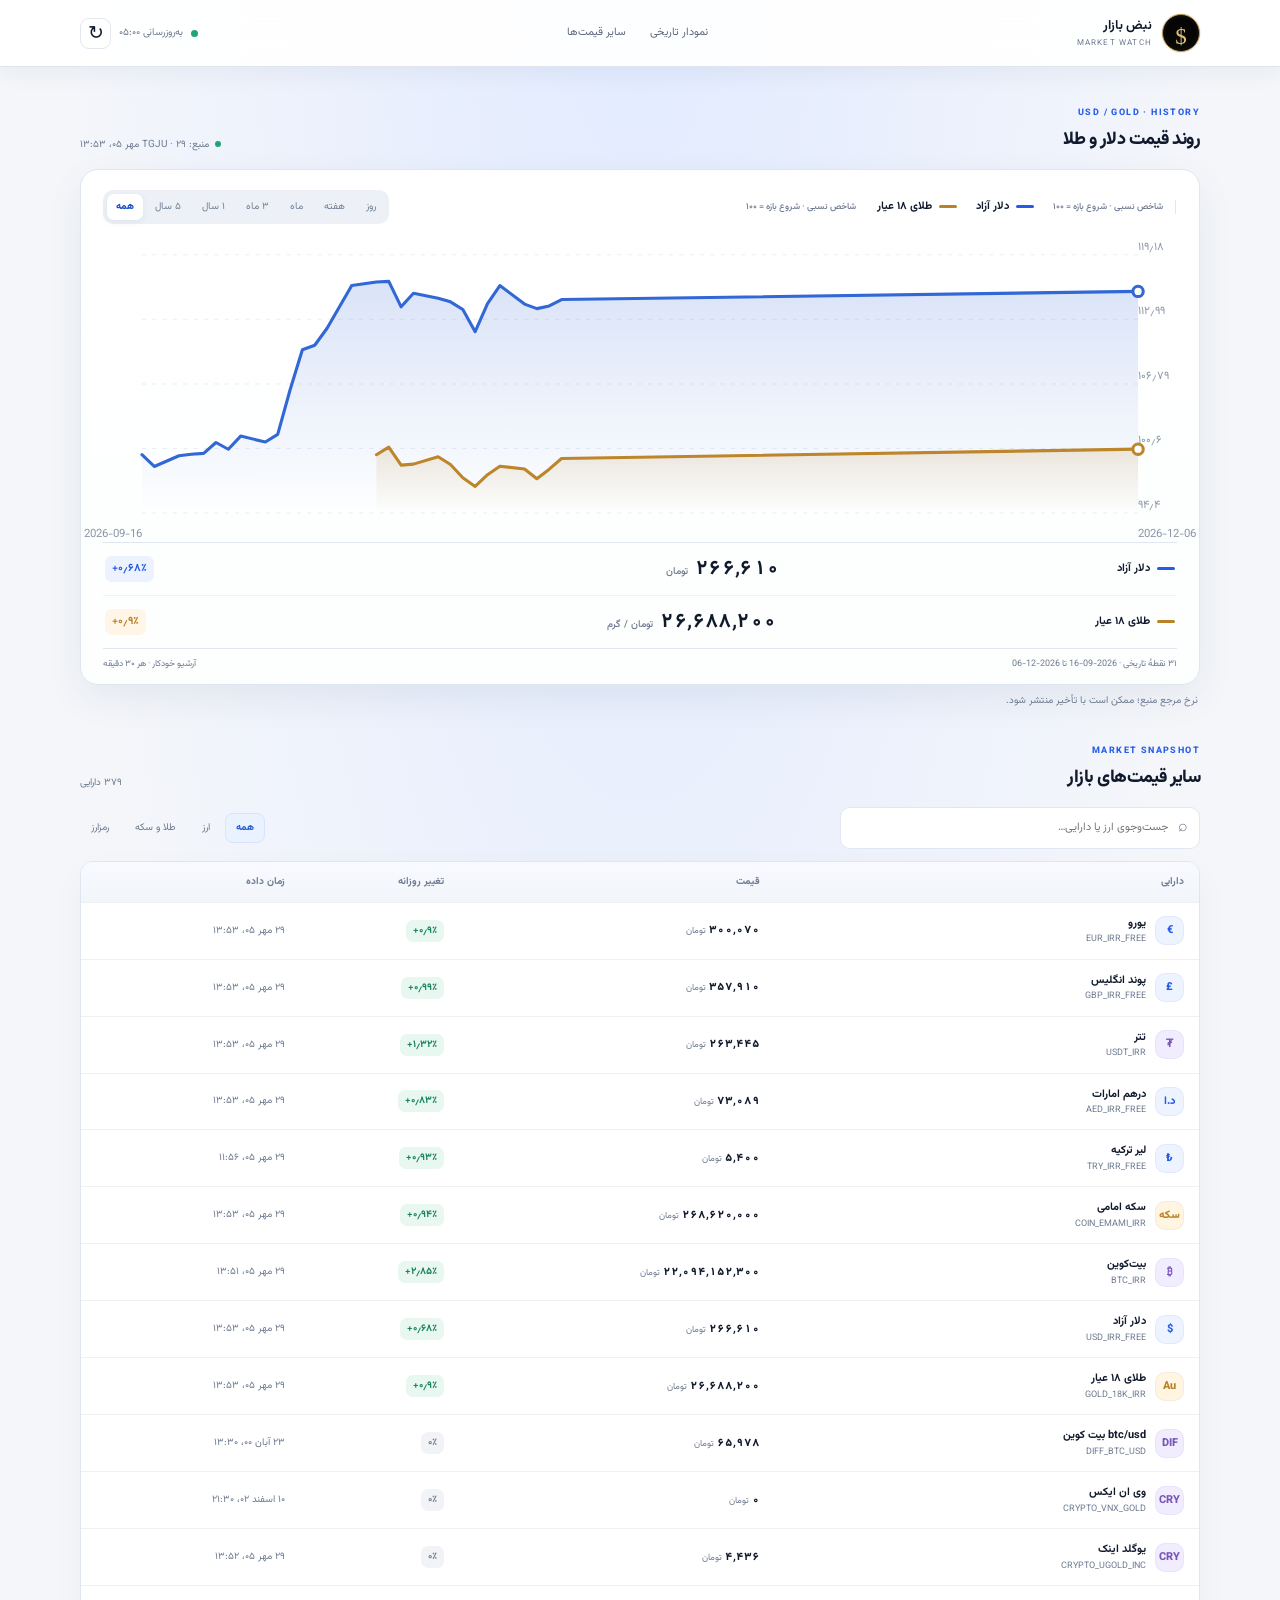
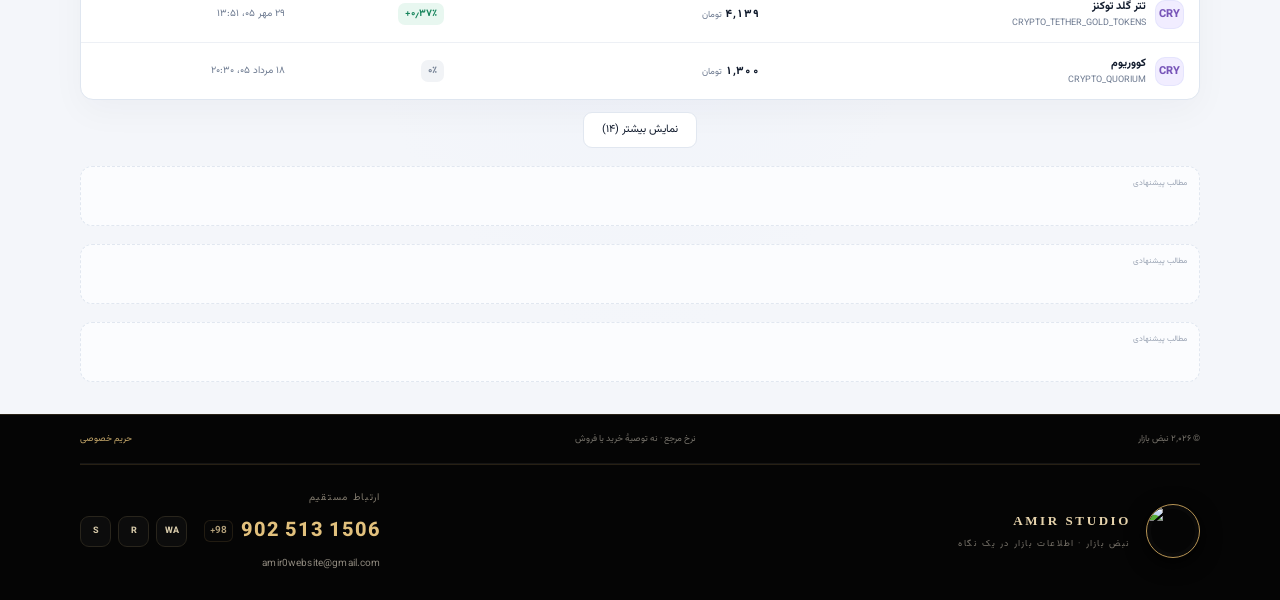
==== index.html @ 183e4ca5 "Add Yektanet native text-card placement 123680" ====
<!doctype html>
<html lang="fa" dir="rtl">
<head>
<meta charset="utf-8"><meta name="viewport" content="width=device-width,initial-scale=1">
<meta name="theme-color" content="#0b1220"><meta name="description" content="نبض بازار؛ قیمت روز دلار آزاد و طلای ۱۸ عیار با نمودار تاریخی و آرشیو خودکار قیمت‌ها.">
<link rel="canonical" href="https://amir-studio.github.io/Gold/"><title>نبض بازار | دلار و طلا</title>
<link rel="preconnect" href="https://fonts.googleapis.com"><link rel="preconnect" href="https://fonts.gstatic.com" crossorigin><link href="https://fonts.googleapis.com/css2?family=Vazirmatn:wght@400;500;600;700;800&display=swap" rel="stylesheet"><link rel="stylesheet" href="style.css">
<script>!function(e,t,n){e.yektanetAnalyticsObject=n,e[n]=e[n]||function(){e[n].q.push(arguments)},e[n].q=e[n].q||[];var a=t.getElementsByTagName("head")[0],r=new Date,c="https://cdn.yektanet.com/superscript-v2/KgM2YeyD/native-48873/yn_pub.js?v="+r.getFullYear().toString()+"0"+r.getMonth()+"0"+r.getDate()+"0"+r.getHours(),s=t.createElement("link");s.rel="preload",s.as="script",s.href=c,a.appendChild(s);var l=t.createElement("script");l.async=!0,l.src=c,a.appendChild(l)}(window,document,"yektanet");</script>
</head>
<body>
<header class="topbar"><div class="wrap topbar-inner"><a class="brand" href="./" aria-label="نبض بازار"><span class="brand-icon">ن</span><span><b>نبض بازار</b><small>MARKET WATCH</small></span></a><nav aria-label="ناوبری"><a href="#charts">نمودار تاریخی</a><a href="#markets">سایر قیمت‌ها</a></nav><div class="live-status"><i></i><span id="updatedAt">در حال اتصال</span><button id="refreshBtn" aria-label="به‌روزرسانی قیمت‌ها" title="به‌روزرسانی">↻</button></div></div></header>
<main class="wrap">
<div class="yn-bnr" id="ynpos-21168"></div>
<section class="chart-section" id="charts"><div class="section-top"><div><span class="eyebrow">USD / GOLD · HISTORY</span><h2>روند قیمت دلار و طلا</h2></div><span class="source-status" id="sourceLabel">منبع: در انتظار داده</span></div>
<div class="chart-panel"><div class="chart-toolbar"><div class="legend"><span class="scale-note">شاخص نسبی · شروع بازه = ۱۰۰</span><span><i class="legend-dollar"></i>دلار آزاد</span><span><i class="legend-gold"></i>طلای ۱۸ عیار</span><small class="scale-label">شاخص نسبی · شروع بازه = ۱۰۰</small></div><div class="ranges" role="group" aria-label="بازه زمانی"><button data-range="1D">روز</button><button data-range="1W">هفته</button><button data-range="1M">ماه</button><button data-range="3M">۳ ماه</button><button data-range="1Y">۱ سال</button><button data-range="5Y">۵ سال</button><button class="active" data-range="ALL">همه</button></div></div>
<div id="combinedPlot" class="combined-plot" aria-live="polite"><div class="chart-empty">در حال دریافت تاریخچه قیمت‌ها…</div></div>
<div class="price-lines"><div class="price-line dollar-line"><span><i class="legend-dollar"></i>دلار آزاد</span><strong><b id="dollarPrice">—</b><small>تومان</small></strong><em id="dollarChange">—</em></div><div class="price-line gold-line"><span><i class="legend-gold"></i>طلای ۱۸ عیار</span><strong><b id="goldPrice">—</b><small>تومان / گرم</small></strong><em id="goldChange">—</em></div></div>
<div class="chart-foot"><span id="historyLabel">تاریخچه در حال بارگذاری است</span><span>آرشیو خودکار · هر ۳۰ دقیقه</span></div></div><p id="marketNotice" class="notice" role="status">قیمت‌ها ممکن است با تأخیر منبع منتشر شوند.</p></section>
<div class="yn-bnr" id="ynpos-21165"></div>
<section id="markets" class="markets-section"><div class="section-top"><div><span class="eyebrow">MARKET SNAPSHOT</span><h2>سایر قیمت‌های بازار</h2></div><span class="market-count" id="visibleCount">— دارایی</span></div>
<div class="market-toolbar"><label class="search-box"><span>⌕</span><input id="marketSearch" type="search" placeholder="جست‌وجوی ارز یا دارایی…" autocomplete="off" aria-label="جست‌وجو"></label><div class="filter-pills" role="group" aria-label="دسته‌بندی"><button class="active" data-category="all">همه</button><button data-category="currency">ارز</button><button data-category="gold">طلا و سکه</button><button data-category="crypto">رمزارز</button></div></div>
<div class="market-table-wrap"><table class="market-table"><thead><tr><th>دارایی</th><th>قیمت</th><th>تغییر روزانه</th><th>زمان داده</th></tr></thead><tbody id="marketGrid"><tr><td colspan="4" class="table-empty">در حال دریافت قیمت‌ها…</td></tr></tbody></table></div>
<div class="yn-bnr" id="ynpos-21166"></div><div id="marketCards" class="mobile-market-list"></div><button id="showMore" class="show-more" hidden>نمایش بیشتر</button>
<div class="ad-wrap" aria-label="مطالب پیشنهادی"><span>مطالب پیشنهادی</span><div id="pos-article-display-123674"></div></div>
<div class="ad-wrap" aria-label="مطالب پیشنهادی بیشتر"><span>مطالب پیشنهادی</span><div id="pos-article-display-123679"></div></div>
<div class="ad-wrap" aria-label="مطالب پیشنهادی متنی"><span>مطالب پیشنهادی</span><div id="pos-article-text-card-123680"></div></div></section>
<div class="yn-bnr" id="ynpos-21167"></div>
</main>
<footer class="footer"><div class="wrap footer-inner"><span>© <span id="year">۲۰۲۶</span> نبض بازار</span><span>نرخ مرجع · نه توصیهٔ خرید یا فروش</span><a href="privacy.html">حریم خصوصی</a></div><div class="wrap contact-footer">
  <div class="contact-brand">
    <span class="contact-brand-mark"><img class="contact-brand-logo" src="https://amir-studio.github.io/Amir-Studio/assets/amir-studio-logo.png" alt="لوگوی رسمی AmirStudio"></span>
    <span class="contact-brand-copy"><strong>AMIR STUDIO</strong><small>نبض بازار · اطلاعات بازار در یک نگاه</small></span>
  </div>
  <div class="contact-details">
    <span class="contact-label">ارتباط مستقیم</span>
    <a class="contact-phone" href="tel:+989025131506" dir="ltr"><span class="phone-prefix">+98</span> 902 513 1506</a>
    <div class="contact-socials">
      <a class="contact-icon whatsapp" href="https://wa.me/989025131506" target="_blank" rel="noopener noreferrer" aria-label="واتساپ">WA</a>
      <a class="contact-icon rubika" href="https://rubika.ir/09025131506" target="_blank" rel="noopener noreferrer" aria-label="روبیکا">R</a>
      <a class="contact-icon soroush" href="https://splus.ir/09025131506" target="_blank" rel="noopener noreferrer" aria-label="سروش پلاس">S</a>
    </div>
    <a class="contact-email" href="mailto:amir0website@gmail.com">amir0website@gmail.com</a>
  </div>
</div></footer>
<script src="script.js" defer></script>
</body>
</html>
---- style.css ----
:root{color-scheme:light;--bg:#f2f5fa;--surface:#fff;--ink:#101c30;--muted:#75839a;--line:#e2e8f1;--navy:#0a1425;--blue:#285fe8;--gold:#bd8528;--green:#16845b;--red:#c44c51}*{box-sizing:border-box}html{scroll-behavior:smooth;scroll-padding-top:80px}body{margin:0;background:var(--bg);color:var(--ink);font-family:Vazirmatn,Tahoma,sans-serif;line-height:1.6;-webkit-font-smoothing:antialiased}a{color:inherit;text-decoration:none}button,input{font:inherit}button{cursor:pointer}button:focus-visible,a:focus-visible,input:focus-visible{outline:3px solid #a9c3fa;outline-offset:3px}.wrap{width:min(1080px,calc(100% - 32px));margin-inline:auto}.topbar{position:sticky;top:0;z-index:10;background:#ffffffed;backdrop-filter:blur(16px);border-bottom:1px solid var(--line)}.topbar-inner{height:66px;display:flex;align-items:center;gap:28px}.brand{display:flex;align-items:center;gap:10px;flex-shrink:0}.brand-icon{display:grid;place-items:center;width:38px;height:38px;border-radius:11px;background:var(--navy);color:#f2c775;font-size:22px;font-weight:800}.brand b,.brand small{display:block}.brand b{font-size:13px}.brand small{font-size:8px;letter-spacing:1.2px;color:var(--muted)}nav{display:flex;gap:24px;margin-inline:auto;color:#5c687b;font-size:11px}nav a:hover{color:var(--blue)}.live-status{display:flex;align-items:center;gap:8px;color:var(--muted);font-size:10px;white-space:nowrap}.live-status i,.source-status:before{width:7px;height:7px;border-radius:50%;display:inline-block;background:#20a477}.live-status button{width:31px;height:31px;border:1px solid var(--line);border-radius:9px;background:white;color:var(--ink);font-size:19px}.live-status button:disabled{opacity:.5}.chart-section{padding-top:28px}.section-top{display:flex;align-items:flex-end;justify-content:space-between;gap:14px;margin-bottom:14px}.eyebrow{font-size:9px;letter-spacing:1.4px;font-weight:800;color:var(--blue)}h1,h2{margin:3px 0 0;font-size:22px;line-height:1.4;letter-spacing:-.4px}.section-top h2{font-size:18px}.source-status{font-size:10px;color:var(--muted);white-space:nowrap}.source-status:before{content:"";margin-left:6px;width:6px;height:6px}.chart-panel{background:var(--surface);border:1px solid #e2e7ef;border-radius:18px;box-shadow:0 10px 34px #18294508;padding:17px 20px 11px}.chart-toolbar{display:flex;justify-content:space-between;align-items:center;gap:14px;flex-wrap:wrap}.legend{display:flex;align-items:center;gap:19px;font-size:11px;font-weight:700}.legend span,.price-line>span{display:inline-flex;align-items:center;gap:7px}.legend i,.price-line>span i{width:18px;height:3px;border-radius:5px;display:inline-block}.legend-dollar{background:var(--blue)}.legend-gold{background:var(--gold)}.ranges{display:flex;gap:3px;background:#f1f4f8;padding:4px;border-radius:10px}.ranges button{border:0;background:transparent;color:#718096;border-radius:7px;padding:5px 9px;font-size:10px}.ranges button.active{background:white;color:var(--ink);box-shadow:0 1px 4px #12203a12;font-weight:800}.combined-plot{position:relative;min-height:245px;margin-top:8px}.combined-plot svg{display:block;width:100%;height:auto;max-height:310px;overflow:visible}.chart-empty{min-height:240px;display:grid;place-items:center;color:var(--muted);font-size:12px;text-align:center;padding:18px}.chart-tooltip{position:absolute;z-index:2;display:none;pointer-events:none;padding:7px 10px;border:1px solid var(--line);border-radius:8px;background:#fff;box-shadow:0 4px 16px #14203418;font-size:10px;white-space:pre-line;line-height:1.8}.price-lines{border-top:1px solid var(--line);display:grid;gap:0}.price-line{display:grid;grid-template-columns:minmax(110px,1fr) minmax(150px,1.6fr) auto;align-items:center;gap:12px;padding:10px 2px;font-size:11px}.price-line+.price-line{border-top:1px solid #f0f2f6}.price-line>span{font-weight:700}.price-line strong{display:flex;align-items:baseline;gap:7px;direction:rtl}.price-line strong b{font-size:20px;letter-spacing:-.4px;font-variant-numeric:tabular-nums}.price-line strong small{font-size:10px;color:var(--muted);font-weight:500}.price-line em{font-style:normal;direction:ltr;font-size:11px;font-weight:700}.dollar-line em{color:var(--blue)}.gold-line em{color:var(--gold)}.chart-foot{border-top:1px solid var(--line);display:flex;justify-content:space-between;gap:10px;padding-top:8px;color:var(--muted);font-size:9px}.notice{margin:8px 2px 0;color:var(--muted);font-size:10px}.notice.error{color:var(--red)}.markets-section{padding-top:28px}.market-count{font-size:10px;color:var(--muted)}.market-toolbar{display:flex;align-items:center;justify-content:space-between;gap:12px;margin:0 0 12px}.search-box{display:flex;align-items:center;gap:8px;flex:1;max-width:360px;background:#fff;border:1px solid var(--line);border-radius:10px;padding:7px 11px;color:var(--muted)}.search-box input{width:100%;min-width:0;border:0;outline:0;background:transparent;color:var(--ink);font-size:11px}.filter-pills{display:flex;gap:4px}.filter-pills button{padding:6px 10px;border:1px solid transparent;border-radius:8px;background:transparent;color:var(--muted);font-size:10px}.filter-pills button.active{border-color:#dce5f7;background:#edf3ff;color:var(--blue);font-weight:700}.market-table-wrap{overflow:auto;background:#fff;border:1px solid var(--line);border-radius:13px}.market-table{width:100%;border-collapse:collapse;text-align:right;white-space:nowrap}.market-table th{background:#f8f9fc;color:var(--muted);font-size:10px;font-weight:600}.market-table td,.market-table th{padding:10px 14px;border-bottom:1px solid #edf0f5}.market-table tbody tr:last-child td{border-bottom:0}.market-table td{font-size:11px}.market-table td:nth-child(2){font-weight:800;font-variant-numeric:tabular-nums}.market-table td small{font-size:9px;color:var(--muted);font-weight:400}.table-asset{display:flex;align-items:center;gap:9px}.table-symbol{display:grid;place-items:center;width:29px;height:29px;border-radius:9px;background:#edf3ff;color:var(--blue);font-size:11px;font-weight:800}.table-symbol.gold{background:#fff5e1;color:var(--gold)}.table-symbol.crypto{background:#f1edff;color:#7754b8}.table-asset b,.table-asset small{display:block}.table-asset b{font-size:11px}.table-asset small{color:var(--muted);font-size:9px}.change-chip{display:inline-block;border-radius:7px;padding:3px 7px;font-size:10px;font-weight:700;direction:ltr}.positive{background:#e8f7f0;color:var(--green)}.negative{background:#fff0f0;color:var(--red)}.neutral{background:#f1f3f6;color:#748094}.table-time{color:var(--muted);font-size:10px!important}.table-empty{text-align:center!important;color:var(--muted);padding:24px!important}.mobile-market-list{display:none}.show-more{display:block;margin:12px auto 0;border:1px solid var(--line);border-radius:9px;background:white;padding:8px 18px;color:var(--ink);font-size:11px}.ad-wrap{margin-top:16px;padding:10px 12px;background:#fff;border:1px solid var(--line);border-radius:12px;min-height:40px}.ad-wrap>span{display:block;margin-bottom:4px;color:#9aa4b4;font-size:8px}.footer{margin-top:26px;background:#0b1220;color:#b4bece}.footer-inner{display:flex;align-items:center;justify-content:space-between;gap:12px;padding-block:17px;font-size:9px}.footer a{color:#e5c17d}.footer-ad{max-width:1080px;margin:auto}.footer-ad:empty{display:none}@media(max-width:650px){.wrap{width:calc(100% - 22px)}.topbar-inner{height:59px;gap:12px}.brand-icon{width:34px;height:34px}.brand b{font-size:12px}.brand small{font-size:7px}.topbar nav{gap:10px;font-size:9px}.live-status{gap:5px;font-size:8px}.live-status button{width:27px;height:27px}.chart-section{padding-top:18px}.section-top{align-items:flex-start}.section-top h1{font-size:18px}.section-top h2{font-size:16px}.source-status{max-width:130px;white-space:normal;text-align:left;font-size:8px}.chart-panel{padding:12px 11px 9px;border-radius:13px}.chart-toolbar{align-items:flex-start;flex-direction:column;gap:10px}.legend{gap:14px;font-size:10px}.ranges{width:100%;justify-content:space-between}.ranges button{padding:5px 7px;font-size:9px}.combined-plot{min-height:190px}.combined-plot svg{min-height:190px}.price-line{grid-template-columns:1fr auto;gap:5px 10px;padding:9px 1px}.price-line>span{font-size:10px}.price-line strong{justify-content:flex-start;grid-column:1;grid-row:2}.price-line strong b{font-size:18px}.price-line em{grid-column:2;grid-row:1/3}.chart-foot{font-size:8px}.markets-section{padding-top:22px}.market-toolbar{align-items:stretch;flex-direction:column}.search-box{max-width:none}.filter-pills{justify-content:space-between}.filter-pills button{flex:1}.market-table-wrap{display:none}.mobile-market-list{display:grid;gap:7px}.mobile-market-card{display:flex;align-items:center;justify-content:space-between;gap:8px;background:white;border:1px solid var(--line);border-radius:11px;padding:10px}.mobile-price-side{text-align:left}.mobile-price-side b{display:block;font-size:12px;font-variant-numeric:tabular-nums}.mobile-price-side small{display:block;margin-top:3px}.footer-inner{flex-wrap:wrap;justify-content:space-between}.ad-wrap{min-height:30px}}@media(prefers-reduced-motion:reduce){html{scroll-behavior:auto}}
.scale-label{font-size:9px;font-weight:500;color:var(--muted);margin-right:2px}@media(max-width:650px){.scale-label{font-size:8px}}

.scale-note{display:inline-block;color:var(--muted);font-size:9px;font-weight:500;border-right:1px solid var(--line);padding-right:12px;margin-right:1px}@media(max-width:650px){.scale-note{font-size:8px;padding-right:8px}}



/* Visual refinement: polish existing components without adding a new hero */
body{background:linear-gradient(180deg,#edf2f9 0,#f6f8fb 260px,var(--bg) 100%)}
.topbar{background:#ffffffed;border-bottom-color:#dfe6f0;box-shadow:0 5px 22px #10213a0a}
.brand-icon{background:linear-gradient(145deg,#132743,#081222);border:1px solid #243955;box-shadow:0 4px 12px #0b122018}
.chart-panel,.market-table-wrap{border-color:#dfe6f0;box-shadow:0 12px 34px #10213a09}
.chart-panel{background:linear-gradient(180deg,#fff 0%,#fdfefe 100%)}
.section-top h1,.section-top h2{letter-spacing:-.5px}
.eyebrow{color:#285fe8}
.ranges{background:#edf1f7}
.ranges button.active{color:#194dc8;box-shadow:0 2px 7px #17294a12}
.price-line{transition:background .18s}
.price-line:hover{background:#f8faff}
.market-table th{background:linear-gradient(180deg,#f8faff,#f2f5fa)}
.market-table tbody tr{transition:background .16s}
.market-table tbody tr:hover{background:#f4f7ff}
.table-symbol{box-shadow:inset 0 0 0 1px #3267d610}
.search-box:focus-within{border-color:#9db8f8;box-shadow:0 0 0 3px #3267d611}
.filter-pills button.active{border-color:#d7e3ff;background:#eaf1ff;color:#2358d4}
.live-status i{animation:marketPulse 2.2s ease-out infinite}
@keyframes marketPulse{0%{box-shadow:0 0 0 0 #20a47755}70%{box-shadow:0 0 0 7px #20a47700}100%{box-shadow:0 0 0 0 #20a47700}}
.footer{border-top:1px solid #1e2e46;background:linear-gradient(110deg,#081222,#10213a);margin-top:26px}
.footer-inner{border-bottom:1px solid #ffffff12}
.contact-footer{display:flex;align-items:center;justify-content:space-between;gap:12px;padding-block:12px 16px}
.contact-main{display:flex;align-items:center;gap:9px;flex-wrap:wrap}
.contact-label{font-size:10px;color:#aebbd0}
.contact-phone{font-size:12px;font-weight:800;color:#f0cc83;letter-spacing:.3px}
.contact-separator{height:20px;width:1px;background:#ffffff20;margin-inline:3px}
.contact-icon{width:27px;height:27px;display:inline-grid;place-items:center;border:1px solid #ffffff25;border-radius:8px;color:#e7edf7;font-size:9px;font-weight:800;transition:transform .18s,background .18s,border-color .18s}
.contact-icon:hover{transform:translateY(-2px);background:#ffffff12;border-color:#e6c47788}
.contact-icon.whatsapp{color:#85e1b5}.contact-icon.rubika{color:#f1b4d3}.contact-icon.soroush{color:#a9c7ff}
.contact-email{font-size:10px;color:#c5d0e0;direction:ltr}
.contact-email:hover{color:#f0cc83}
@media(max-width:650px){.contact-footer{align-items:flex-start;flex-direction:column;gap:9px}.contact-main{gap:8px}.contact-email{font-size:9px}.chart-panel{box-shadow:0 8px 24px #10213a08}}
@media(prefers-reduced-motion:reduce){.live-status i{animation:none}.market-table tbody tr,.contact-icon,.price-line{transition:none}}


/* Refined market UI: improved hierarchy, legibility and responsive polish */
:root{--bg:#f4f6fa;--ink:#101a2c;--muted:#6d7a90;--line:#e1e7f0;--blue:#245be7;--gold:#b98228}
::selection{background:#dce7ff;color:#10254c}
body{background:radial-gradient(ellipse at 50% -180px,#e1eaff 0,transparent 570px),#f4f6fa}
.topbar{box-shadow:0 6px 24px rgba(17,35,66,.055)}
.topbar-inner{min-height:66px}
.brand-icon{border-radius:12px}
.chart-panel{border-radius:18px;box-shadow:0 14px 38px rgba(22,39,70,.065)}
.section-top{margin-bottom:16px}
.section-top h2{font-weight:800}
.legend{flex-wrap:wrap}
.combined-plot{isolation:isolate}
.price-line strong b{font-variant-numeric:tabular-nums;letter-spacing:-.6px}
.price-line em{padding:4px 7px;border-radius:7px;background:#f2f5fb}
.dollar-line em{background:#edf2ff}
.gold-line em{background:#fff6e7}
.market-table th{font-weight:700;letter-spacing:-.1px}
.market-table td,.market-table th{padding:12px 15px}
.market-table tbody tr:hover td{background:#f5f8ff}
.table-symbol{border-radius:10px}
.ad-wrap{min-height:60px;margin-top:18px;border-style:dashed;background:#fbfcfe}
.footer{margin-top:32px}
.contact-icon{width:30px;height:30px;border-radius:9px}
@media(min-width:900px){
 .wrap{width:min(1120px,calc(100% - 48px))}
 .chart-section{padding-top:32px}
 .chart-panel{padding:20px 22px 13px}
 .combined-plot{min-height:270px}
}
@media(max-width:650px){
 .topbar-inner{gap:8px}
 .topbar nav{gap:8px}
 .live-status{font-size:8px}
 .chart-panel{border-radius:14px}
 .combined-plot{min-height:205px}
 .price-line strong b{font-size:19px}
 .market-table td,.market-table th{padding:10px 11px}
 .ad-wrap{border-radius:10px}
}
@media(prefers-reduced-motion:reduce){*{scroll-behavior:auto!important;animation-duration:.01ms!important;transition-duration:.01ms!important}}


/* Premium, branded contact footer — normal document flow, never fixed */
.contact-footer{position:relative;display:grid;grid-template-columns:1fr auto;align-items:center;gap:28px;padding-block:24px 27px;border-top:1px solid rgba(230,193,125,.24)}
.contact-brand{display:flex;align-items:center;gap:13px;min-width:0}
.contact-brand-mark{width:49px;height:49px;display:grid;place-items:center;border:1px solid #b88b4a;border-radius:14px;background:linear-gradient(145deg,#182b46,#091321);box-shadow:inset 0 1px 0 #ffffff12,0 8px 22px #00000020;color:#f0d49a;font-family:Georgia,serif;font-weight:700;font-size:17px;letter-spacing:-1px;direction:ltr}
.contact-brand-mark span{color:#b98b4d;padding-inline:1px}
.contact-brand-copy strong,.contact-brand-copy small{display:block}
.contact-brand-copy strong{color:#f2d7a0;font-family:Georgia,serif;font-size:12px;letter-spacing:2px}
.contact-brand-copy small{margin-top:5px;color:#9daec4;font-size:10px}
.contact-details{display:grid;grid-template-columns:auto auto;align-items:center;justify-items:start;gap:8px 15px}
.contact-label{grid-column:1/-1;color:#9daec4;font-size:10px;letter-spacing:.4px}
.contact-phone{display:inline-flex;align-items:center;gap:8px;direction:ltr;color:#f3d59b;font-size:19px;font-weight:800;letter-spacing:.6px;font-variant-numeric:tabular-nums;white-space:nowrap;text-shadow:0 2px 18px #d5a65c18}
.phone-prefix{display:inline-flex;align-items:center;border:1px solid #ffffff20;border-radius:6px;padding:2px 5px;color:#aebdd1;font-size:10px;font-weight:600;letter-spacing:0}
.contact-socials{display:flex;align-items:center;gap:7px}
.contact-icon{width:31px;height:31px;background:#ffffff08;border-color:#ffffff20}
.contact-email{grid-column:1/-1;color:#9eacc0;font-size:10px;letter-spacing:.15px}
.contact-email:hover{color:#f2d7a0}
.footer-inner{color:#8998ad}
@media(max-width:650px){
 .contact-footer{grid-template-columns:1fr;gap:18px;padding-block:20px 23px}
 .contact-brand-mark{width:43px;height:43px}
 .contact-details{grid-template-columns:auto 1fr;gap:9px 12px}
 .contact-label{grid-column:1/-1}
 .contact-phone{font-size:18px}
 .contact-socials{justify-self:end}
 .contact-email{font-size:10px}
}


/* Obsidian black + champagne-gold luxury identity */
:root{--navy:#050505}
.brand-icon{position:relative;background:#050505!important;color:#d9b46c!important;border:1px solid #b89555!important;border-radius:50%!important;box-shadow:inset 0 0 0 3px #ffffff05,0 0 0 1px #b8955522!important;font-family:Georgia,'Times New Roman',serif;font-size:0!important;font-weight:400!important}
.brand-icon::after{content:"$";font-size:23px;line-height:1;color:#e2c17d;text-shadow:0 0 16px #d6ad6030}
.footer{background:#050505!important;border-top:1px solid #292216!important;color:#a9a49a!important}
.footer-inner{border-bottom:1px solid #ffffff10!important;color:#77736b!important}
.footer-inner a{color:#c7a96b!important}
.contact-footer{background:transparent!important;border-top:1px solid #b8955530!important;padding-block:25px 28px!important}
.contact-brand{gap:15px!important}
.contact-brand-mark{position:relative;width:54px!important;height:54px!important;border-radius:50%!important;background:#050505!important;border:1px solid #b89555!important;box-shadow:inset 0 0 0 4px #ffffff04,0 5px 20px #000!important;color:transparent!important;font-size:0!important;letter-spacing:0!important}
.contact-brand-mark::after{content:"$";font-family:Georgia,'Times New Roman',serif;font-size:29px;font-weight:400;color:#e1c17d;line-height:1;text-shadow:0 0 16px #d6ad6030}
.contact-brand-copy strong{font-size:13px!important;letter-spacing:2.6px!important;color:#e7d4ad!important}
.contact-brand-copy small{font-size:9px!important;letter-spacing:1.6px!important;color:#79746b!important}
.contact-details{gap:9px 17px!important}
.contact-label{color:#827b6e!important;letter-spacing:1.3px!important;text-transform:uppercase}
.contact-phone{color:#e2c17d!important;font-size:20px!important;letter-spacing:.8px!important;text-shadow:none!important}
.phone-prefix{border-color:#9a7b432e!important;background:#ffffff03!important;color:#b7a47d!important}
.contact-icon{background:#0c0c0c!important;border-color:#29251c!important;color:#d4c7a7!important}
.contact-icon:hover{background:#15130f!important;border-color:#b89555!important}
.contact-icon.whatsapp,.contact-icon.rubika,.contact-icon.soroush{color:#d4c7a7!important}
.contact-email{color:#8e887d!important}
.contact-email:hover{color:#e2c17d!important}
@media(max-width:650px){.contact-brand-mark{width:48px!important;height:48px!important}.contact-brand-mark::after{font-size:26px}.contact-phone{font-size:18px!important}.contact-footer{padding-block:22px 25px!important}}

/* Official AmirStudio logo in the existing circular footer mark */
.contact-brand-mark{overflow:hidden!important;padding:0!important;border-radius:50%!important;background:#050505!important;border-color:#b89555!important}
.contact-brand-mark::after{content:none!important;display:none!important}
.contact-brand-logo{display:block;width:100%;height:100%;border-radius:50%;object-fit:cover}
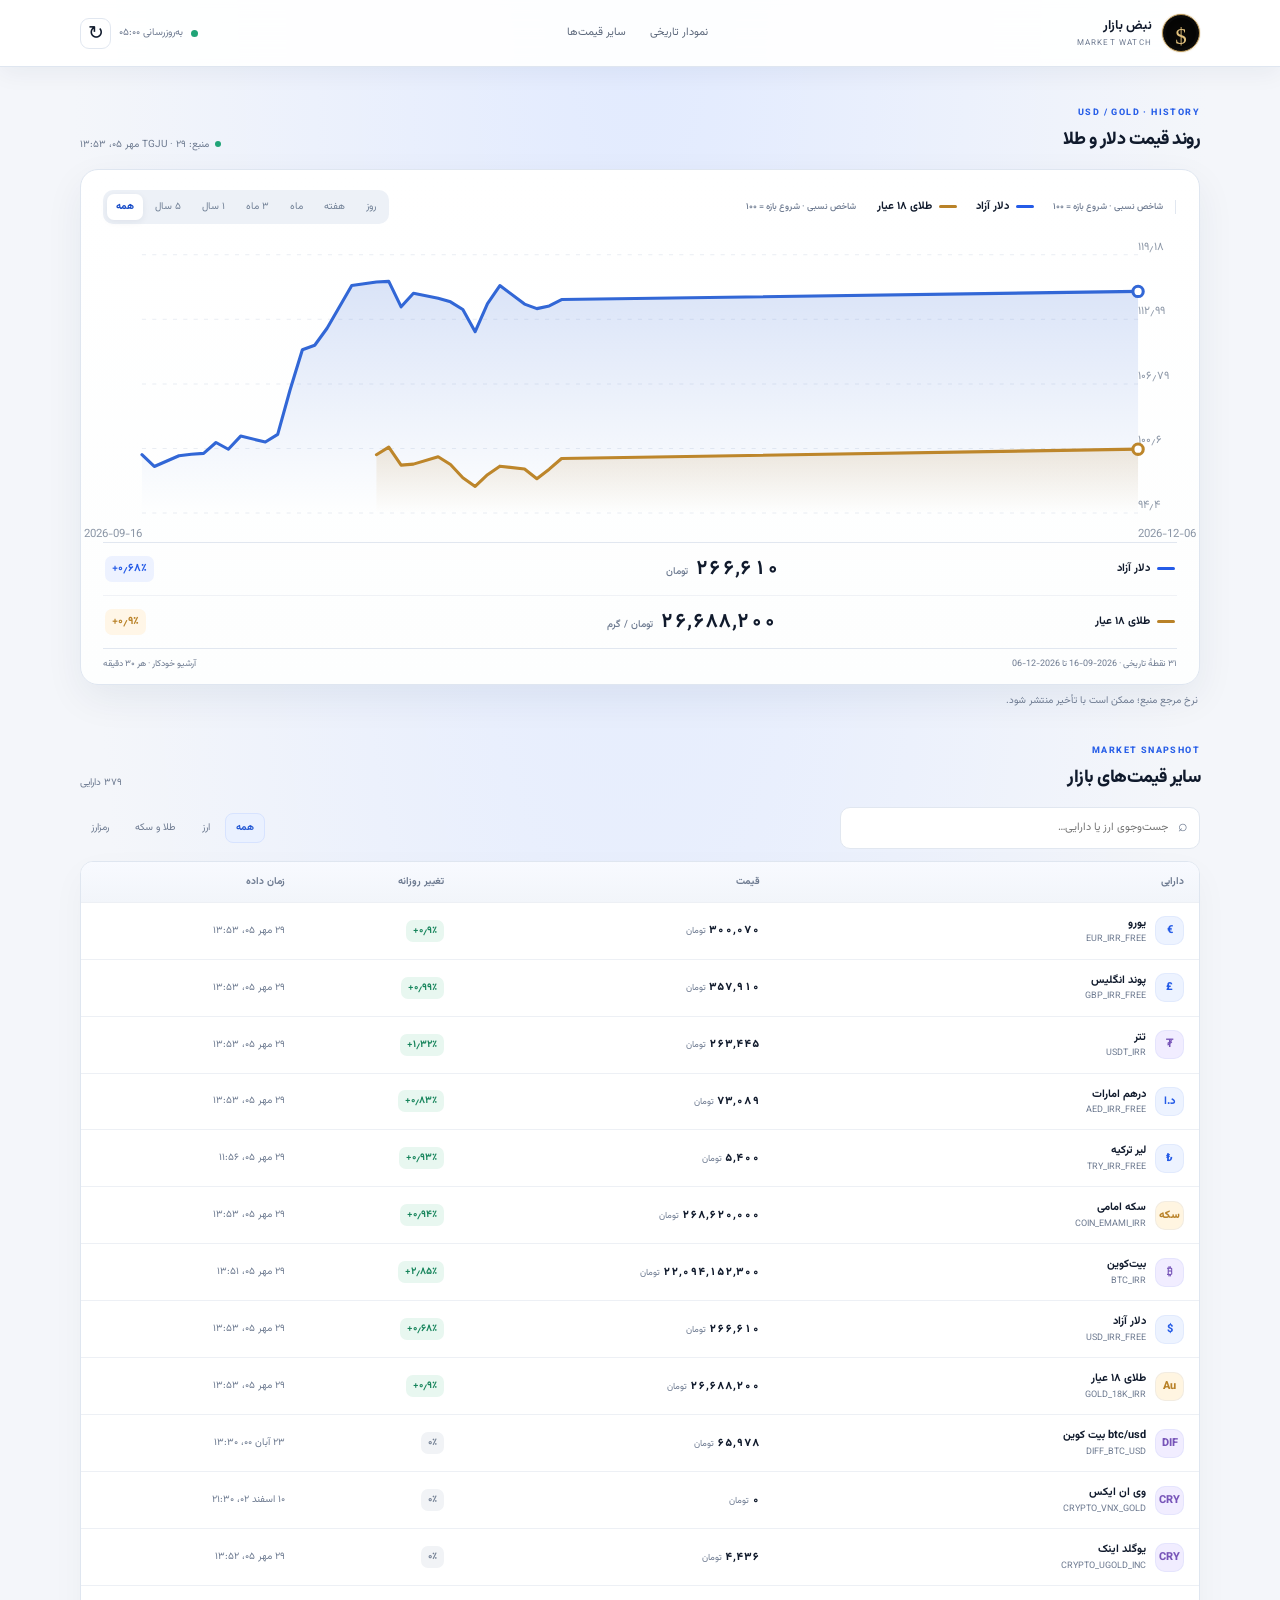
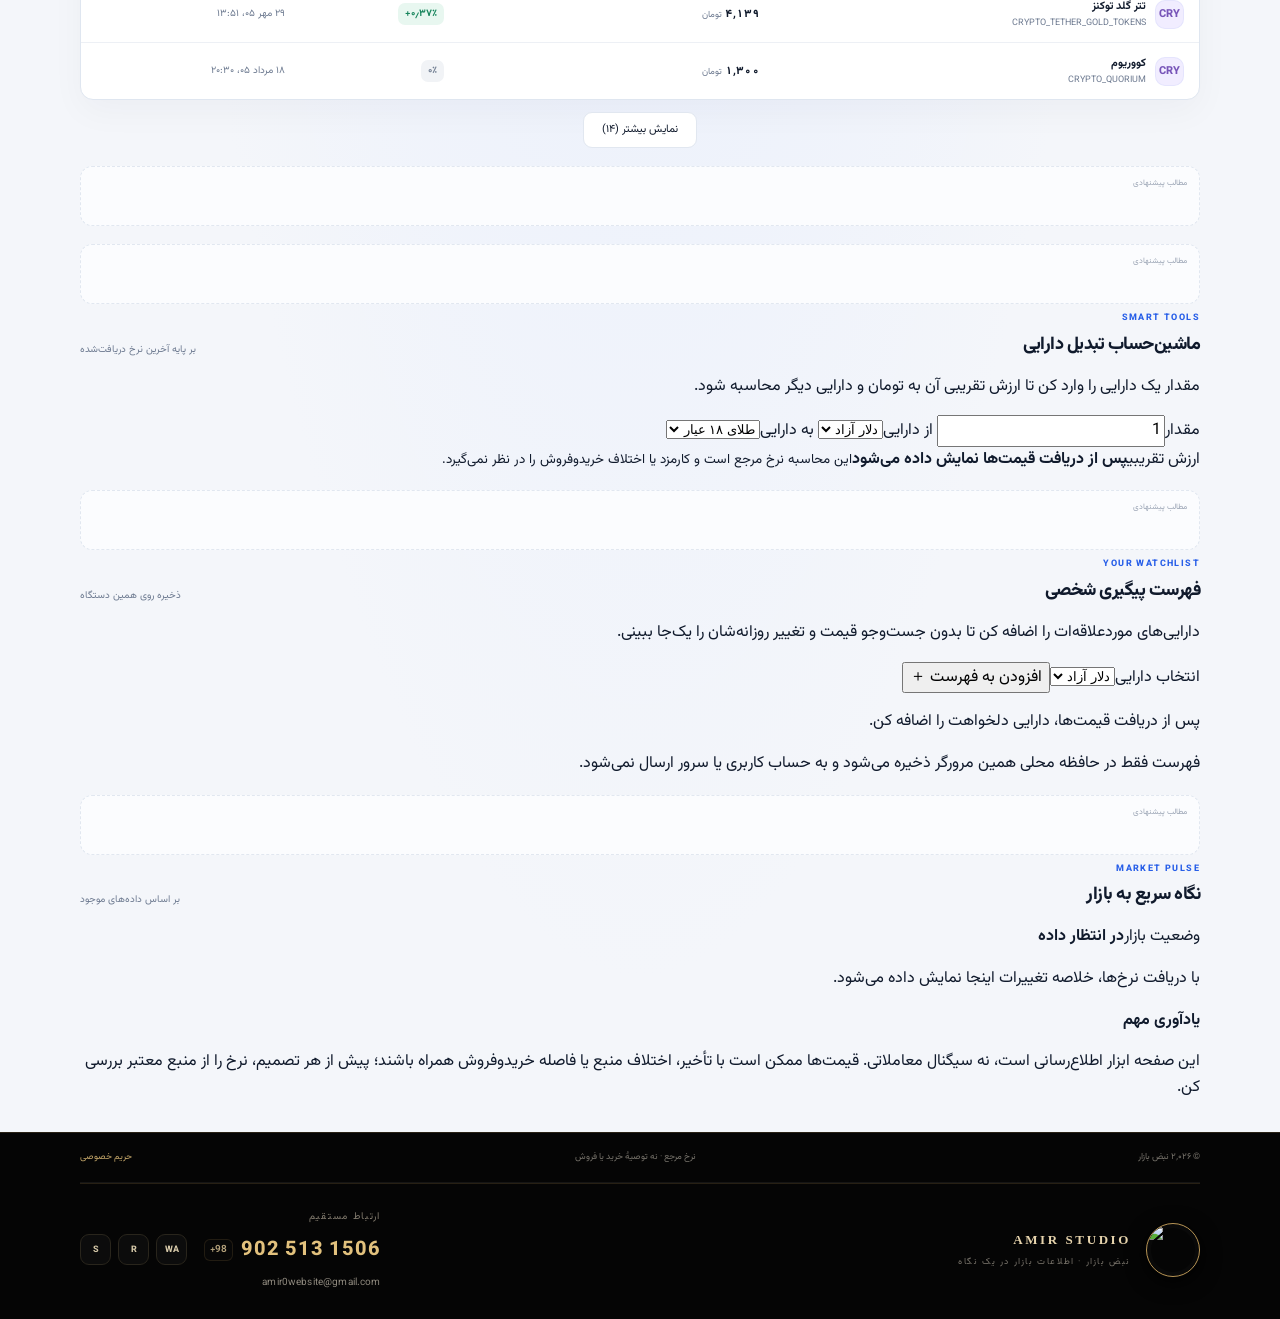
==== commit 8f38f73e: "Add market tools sections and new Yektanet placement" ====
--- a/index.html
+++ b/index.html
@@ -22,8 +22,36 @@
 <div class="market-table-wrap"><table class="market-table"><thead><tr><th>دارایی</th><th>قیمت</th><th>تغییر روزانه</th><th>زمان داده</th></tr></thead><tbody id="marketGrid"><tr><td colspan="4" class="table-empty">در حال دریافت قیمت‌ها…</td></tr></tbody></table></div>
 <div class="yn-bnr" id="ynpos-21166"></div><div id="marketCards" class="mobile-market-list"></div><button id="showMore" class="show-more" hidden>نمایش بیشتر</button>
 <div class="ad-wrap" aria-label="مطالب پیشنهادی"><span>مطالب پیشنهادی</span><div id="pos-article-display-123674"></div></div>
-<div class="ad-wrap" aria-label="مطالب پیشنهادی بیشتر"><span>مطالب پیشنهادی</span><div id="pos-article-display-123679"></div></div>
-<div class="ad-wrap" aria-label="مطالب پیشنهادی متنی"><span>مطالب پیشنهادی</span><div id="pos-article-text-card-123680"></div></div></section>
+</section>
+<div class="ad-wrap feature-ad" aria-label="مطالب پیشنهادی بیشتر"><span>مطالب پیشنهادی</span><div id="pos-article-display-123679"></div></div>
+<section class="tools-section" id="converter">
+  <div class="section-top"><div><span class="eyebrow">SMART TOOLS</span><h2>ماشین‌حساب تبدیل دارایی</h2></div><span class="market-count">بر پایه آخرین نرخ دریافت‌شده</span></div>
+  <div class="tool-card">
+    <p class="tool-intro">مقدار یک دارایی را وارد کن تا ارزش تقریبی آن به تومان و دارایی دیگر محاسبه شود.</p>
+    <div class="converter-grid">
+      <label class="tool-field"><span>مقدار</span><input id="convertAmount" type="number" min="0" step="any" value="1" inputmode="decimal"></label>
+      <label class="tool-field"><span>از دارایی</span><select id="convertFrom"><option value="USD_IRR_FREE">دلار آزاد</option></select></label>
+      <label class="tool-field"><span>به دارایی</span><select id="convertTo"><option value="GOLD_18K_IRR">طلای ۱۸ عیار</option></select></label>
+    </div>
+    <div class="converter-result"><span>ارزش تقریبی</span><strong id="convertResult">پس از دریافت قیمت‌ها نمایش داده می‌شود</strong><small id="convertMeta">این محاسبه نرخ مرجع است و کارمزد یا اختلاف خریدوفروش را در نظر نمی‌گیرد.</small></div>
+  </div>
+</section>
+<div class="ad-wrap feature-ad" aria-label="مطالب پیشنهادی متنی"><span>مطالب پیشنهادی</span><div id="pos-article-text-card-123680"></div></div>
+<section class="tools-section" id="watchlist">
+  <div class="section-top"><div><span class="eyebrow">YOUR WATCHLIST</span><h2>فهرست پیگیری شخصی</h2></div><span class="market-count">ذخیره روی همین دستگاه</span></div>
+  <div class="tool-card">
+    <p class="tool-intro">دارایی‌های موردعلاقه‌ات را اضافه کن تا بدون جست‌وجو قیمت و تغییر روزانه‌شان را یک‌جا ببینی.</p>
+    <div class="watchlist-controls"><label class="tool-field"><span>انتخاب دارایی</span><select id="watchSelect"><option value="USD_IRR_FREE">دلار آزاد</option></select></label><button id="addWatch" class="primary-tool-btn" type="button">افزودن به فهرست ＋</button></div>
+    <div id="watchlistItems" class="watchlist-items"><p class="tool-empty">پس از دریافت قیمت‌ها، دارایی دلخواهت را اضافه کن.</p></div>
+    <p class="tool-footnote">فهرست فقط در حافظه محلی همین مرورگر ذخیره می‌شود و به حساب کاربری یا سرور ارسال نمی‌شود.</p>
+  </div>
+</section>
+<div class="ad-wrap feature-ad" aria-label="مطالب پیشنهادی کارتی"><span>مطالب پیشنهادی</span><div id="pos-article-display-card-123681"></div></div>
+<section class="tools-section" id="market-insights">
+  <div class="section-top"><div><span class="eyebrow">MARKET PULSE</span><h2>نگاه سریع به بازار</h2></div><span class="market-count">بر اساس داده‌های موجود</span></div>
+  <div id="insightCards" class="insight-grid"><article class="insight-card"><span>وضعیت بازار</span><strong>در انتظار داده</strong><p>با دریافت نرخ‌ها، خلاصه تغییرات اینجا نمایش داده می‌شود.</p></article></div>
+  <div class="disclaimer-card"><strong>یادآوری مهم</strong><p>این صفحه ابزار اطلاع‌رسانی است، نه سیگنال معاملاتی. قیمت‌ها ممکن است با تأخیر، اختلاف منبع یا فاصله خریدوفروش همراه باشند؛ پیش از هر تصمیم، نرخ را از منبع معتبر بررسی کن.</p></div>
+</section>
 <div class="yn-bnr" id="ynpos-21167"></div>
 </main>
 <footer class="footer"><div class="wrap footer-inner"><span>© <span id="year">۲۰۲۶</span> نبض بازار</span><span>نرخ مرجع · نه توصیهٔ خرید یا فروش</span><a href="privacy.html">حریم خصوصی</a></div><div class="wrap contact-footer">
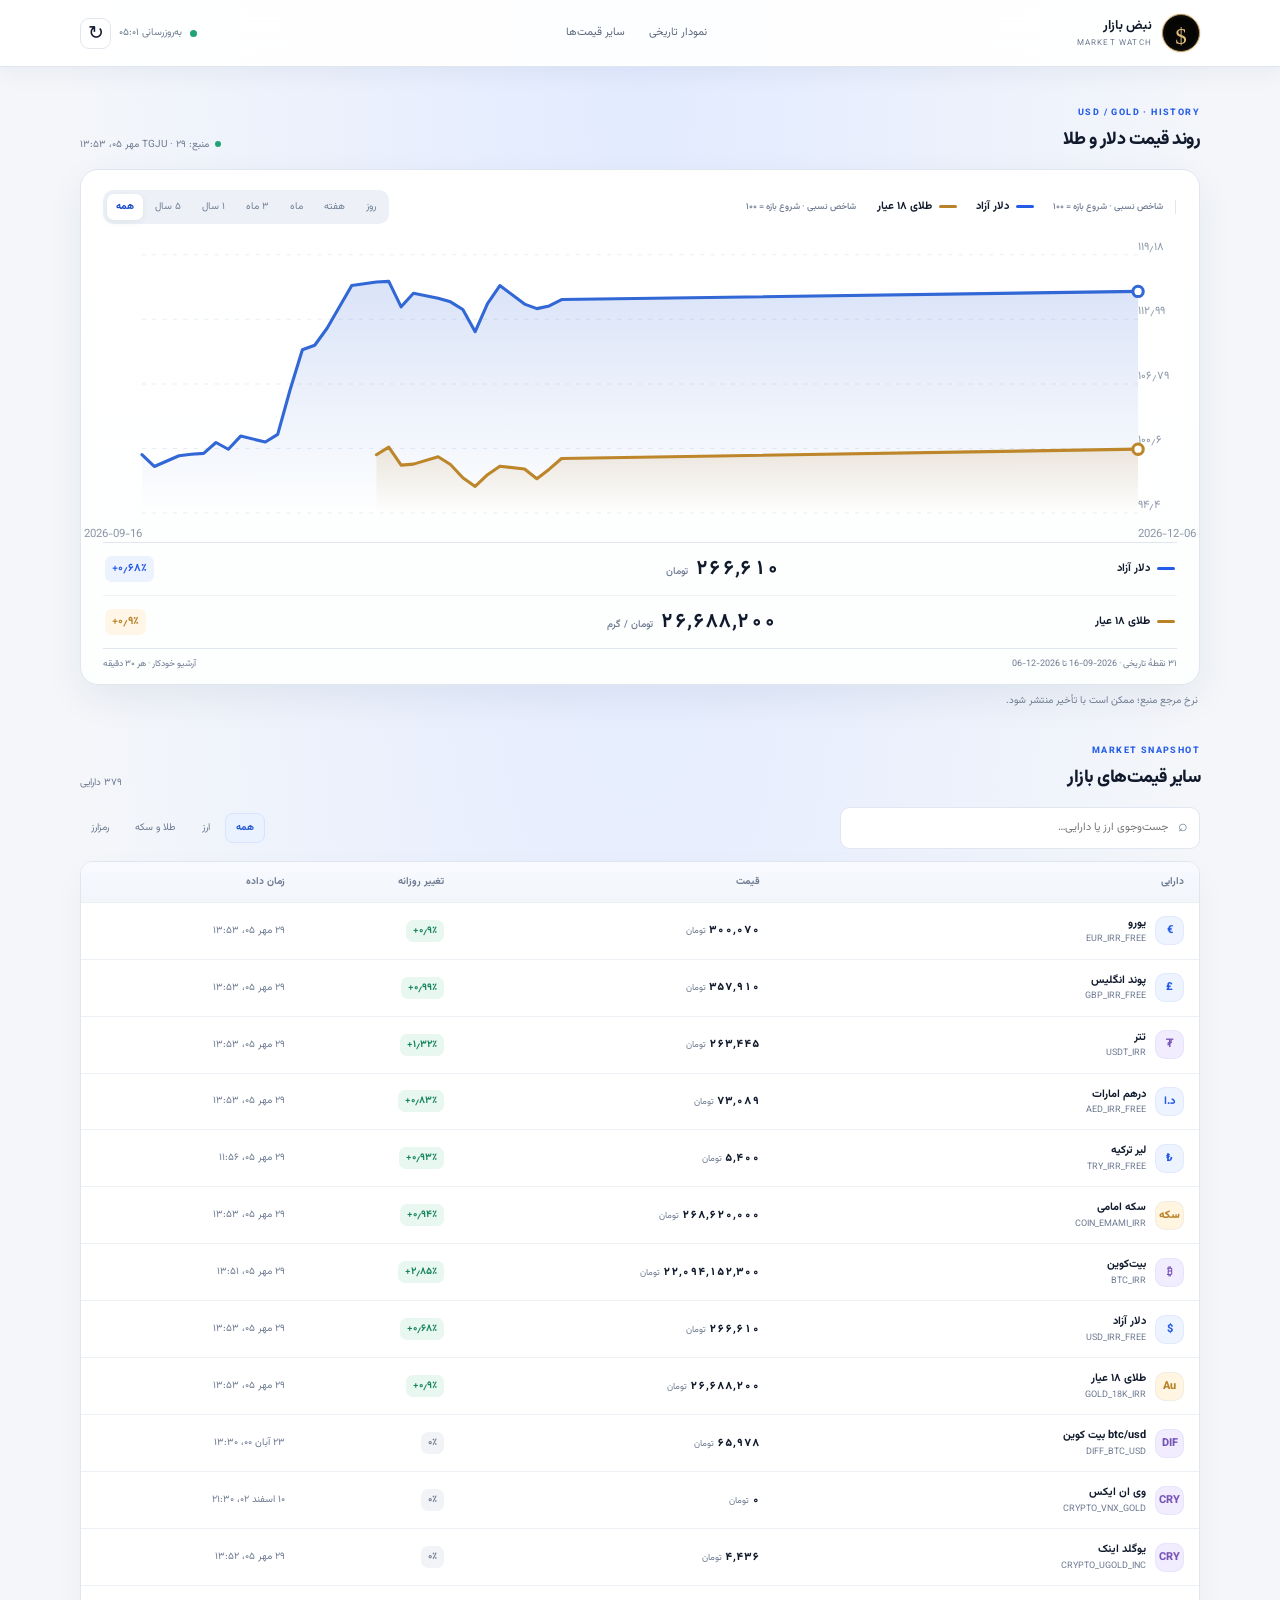
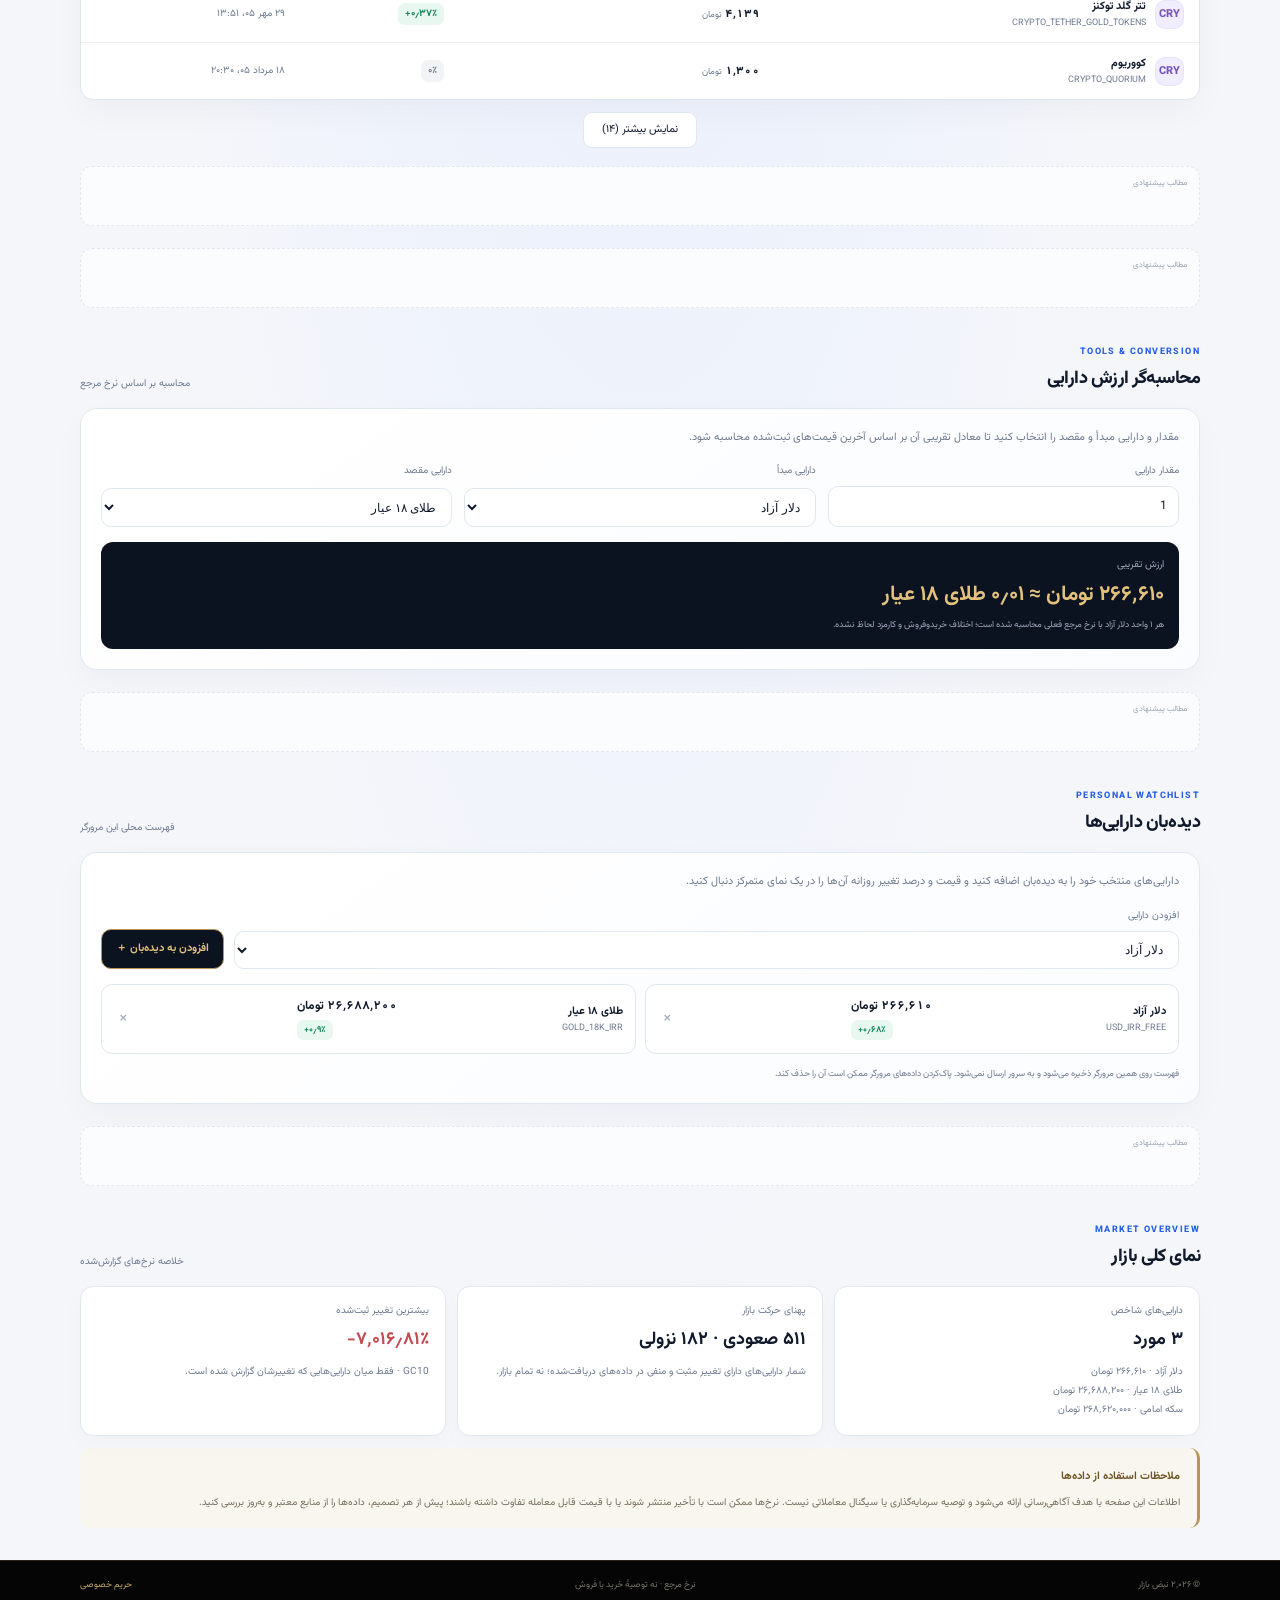
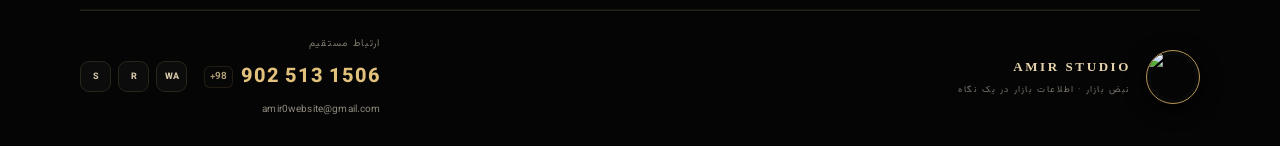
==== commit b487fb22: "Polish Persian copy for new market tools" ====
--- a/index.html
+++ b/index.html
@@ -23,34 +23,34 @@
 <div class="yn-bnr" id="ynpos-21166"></div><div id="marketCards" class="mobile-market-list"></div><button id="showMore" class="show-more" hidden>نمایش بیشتر</button>
 <div class="ad-wrap" aria-label="مطالب پیشنهادی"><span>مطالب پیشنهادی</span><div id="pos-article-display-123674"></div></div>
 </section>
-<div class="ad-wrap feature-ad" aria-label="مطالب پیشنهادی بیشتر"><span>مطالب پیشنهادی</span><div id="pos-article-display-123679"></div></div>
+<div class="ad-wrap feature-ad" aria-label="مطالب پیشنهادی"><span>مطالب پیشنهادی</span><div id="pos-article-display-123679"></div></div>
 <section class="tools-section" id="converter">
-  <div class="section-top"><div><span class="eyebrow">SMART TOOLS</span><h2>ماشین‌حساب تبدیل دارایی</h2></div><span class="market-count">بر پایه آخرین نرخ دریافت‌شده</span></div>
+  <div class="section-top"><div><span class="eyebrow">TOOLS & CONVERSION</span><h2>محاسبه‌گر ارزش دارایی</h2></div><span class="market-count">محاسبه بر اساس نرخ مرجع</span></div>
   <div class="tool-card">
-    <p class="tool-intro">مقدار یک دارایی را وارد کن تا ارزش تقریبی آن به تومان و دارایی دیگر محاسبه شود.</p>
+    <p class="tool-intro">مقدار و دارایی مبدأ و مقصد را انتخاب کنید تا معادل تقریبی آن بر اساس آخرین قیمت‌های ثبت‌شده محاسبه شود.</p>
     <div class="converter-grid">
-      <label class="tool-field"><span>مقدار</span><input id="convertAmount" type="number" min="0" step="any" value="1" inputmode="decimal"></label>
-      <label class="tool-field"><span>از دارایی</span><select id="convertFrom"><option value="USD_IRR_FREE">دلار آزاد</option></select></label>
-      <label class="tool-field"><span>به دارایی</span><select id="convertTo"><option value="GOLD_18K_IRR">طلای ۱۸ عیار</option></select></label>
+      <label class="tool-field"><span>مقدار دارایی</span><input id="convertAmount" type="number" min="0" step="any" value="1" inputmode="decimal"></label>
+      <label class="tool-field"><span>دارایی مبدأ</span><select id="convertFrom"><option value="USD_IRR_FREE">دلار آزاد</option></select></label>
+      <label class="tool-field"><span>دارایی مقصد</span><select id="convertTo"><option value="GOLD_18K_IRR">طلای ۱۸ عیار</option></select></label>
     </div>
-    <div class="converter-result"><span>ارزش تقریبی</span><strong id="convertResult">پس از دریافت قیمت‌ها نمایش داده می‌شود</strong><small id="convertMeta">این محاسبه نرخ مرجع است و کارمزد یا اختلاف خریدوفروش را در نظر نمی‌گیرد.</small></div>
+    <div class="converter-result"><span>ارزش تقریبی</span><strong id="convertResult">در انتظار دریافت نرخ معتبر</strong><small id="convertMeta">نتیجه تخمینی است؛ کارمزد، مالیات و اختلاف قیمت خرید و فروش در محاسبه لحاظ نشده‌اند.</small></div>
   </div>
 </section>
-<div class="ad-wrap feature-ad" aria-label="مطالب پیشنهادی متنی"><span>مطالب پیشنهادی</span><div id="pos-article-text-card-123680"></div></div>
+<div class="ad-wrap feature-ad" aria-label="مطالب پیشنهادی"><span>مطالب پیشنهادی</span><div id="pos-article-text-card-123680"></div></div>
 <section class="tools-section" id="watchlist">
-  <div class="section-top"><div><span class="eyebrow">YOUR WATCHLIST</span><h2>فهرست پیگیری شخصی</h2></div><span class="market-count">ذخیره روی همین دستگاه</span></div>
+  <div class="section-top"><div><span class="eyebrow">PERSONAL WATCHLIST</span><h2>دیده‌بان دارایی‌ها</h2></div><span class="market-count">فهرست محلی این مرورگر</span></div>
   <div class="tool-card">
-    <p class="tool-intro">دارایی‌های موردعلاقه‌ات را اضافه کن تا بدون جست‌وجو قیمت و تغییر روزانه‌شان را یک‌جا ببینی.</p>
-    <div class="watchlist-controls"><label class="tool-field"><span>انتخاب دارایی</span><select id="watchSelect"><option value="USD_IRR_FREE">دلار آزاد</option></select></label><button id="addWatch" class="primary-tool-btn" type="button">افزودن به فهرست ＋</button></div>
-    <div id="watchlistItems" class="watchlist-items"><p class="tool-empty">پس از دریافت قیمت‌ها، دارایی دلخواهت را اضافه کن.</p></div>
-    <p class="tool-footnote">فهرست فقط در حافظه محلی همین مرورگر ذخیره می‌شود و به حساب کاربری یا سرور ارسال نمی‌شود.</p>
+    <p class="tool-intro">دارایی‌های منتخب خود را به دیده‌بان اضافه کنید و قیمت و درصد تغییر روزانه آن‌ها را در یک نمای متمرکز دنبال کنید.</p>
+    <div class="watchlist-controls"><label class="tool-field"><span>افزودن دارایی</span><select id="watchSelect"><option value="USD_IRR_FREE">دلار آزاد</option></select></label><button id="addWatch" class="primary-tool-btn" type="button">افزودن به دیده‌بان ＋</button></div>
+    <div id="watchlistItems" class="watchlist-items"><p class="tool-empty">برای شروع، یک دارایی انتخاب و به دیده‌بان اضافه کنید.</p></div>
+    <p class="tool-footnote">فهرست روی همین مرورگر ذخیره می‌شود و به سرور ارسال نمی‌شود. پاک‌کردن داده‌های مرورگر ممکن است آن را حذف کند.</p>
   </div>
 </section>
-<div class="ad-wrap feature-ad" aria-label="مطالب پیشنهادی کارتی"><span>مطالب پیشنهادی</span><div id="pos-article-display-card-123681"></div></div>
+<div class="ad-wrap feature-ad" aria-label="مطالب پیشنهادی"><span>مطالب پیشنهادی</span><div id="pos-article-display-card-123681"></div></div>
 <section class="tools-section" id="market-insights">
-  <div class="section-top"><div><span class="eyebrow">MARKET PULSE</span><h2>نگاه سریع به بازار</h2></div><span class="market-count">بر اساس داده‌های موجود</span></div>
-  <div id="insightCards" class="insight-grid"><article class="insight-card"><span>وضعیت بازار</span><strong>در انتظار داده</strong><p>با دریافت نرخ‌ها، خلاصه تغییرات اینجا نمایش داده می‌شود.</p></article></div>
-  <div class="disclaimer-card"><strong>یادآوری مهم</strong><p>این صفحه ابزار اطلاع‌رسانی است، نه سیگنال معاملاتی. قیمت‌ها ممکن است با تأخیر، اختلاف منبع یا فاصله خریدوفروش همراه باشند؛ پیش از هر تصمیم، نرخ را از منبع معتبر بررسی کن.</p></div>
+  <div class="section-top"><div><span class="eyebrow">MARKET OVERVIEW</span><h2>نمای کلی بازار</h2></div><span class="market-count">خلاصه نرخ‌های گزارش‌شده</span></div>
+  <div id="insightCards" class="insight-grid"><article class="insight-card"><span>وضعیت بازار</span><strong>در انتظار داده</strong><p>پس از دریافت داده‌های معتبر، شاخص‌های خلاصه بازار در این بخش نمایش داده می‌شوند.</p></article></div>
+  <div class="disclaimer-card"><strong>ملاحظات استفاده از داده‌ها</strong><p>اطلاعات این صفحه با هدف آگاهی‌رسانی ارائه می‌شود و توصیه سرمایه‌گذاری یا سیگنال معاملاتی نیست. نرخ‌ها ممکن است با تأخیر منتشر شوند یا با قیمت قابل معامله تفاوت داشته باشند؛ پیش از هر تصمیم، داده‌ها را از منابع معتبر و به‌روز بررسی کنید.</p></div>
 </section>
 <div class="yn-bnr" id="ynpos-21167"></div>
 </main>
--- a/style.css
+++ b/style.css
@@ -139,3 +139,57 @@
 .contact-brand-mark{overflow:hidden!important;padding:0!important;border-radius:50%!important;background:#050505!important;border-color:#b89555!important}
 .contact-brand-mark::after{content:none!important;display:none!important}
 .contact-brand-logo{display:block;width:100%;height:100%;border-radius:50%;object-fit:cover}
+
+
+/* Interactive market tools: converter, watchlist and market pulse */
+.tools-section{padding-top:30px}
+.tool-card{background:linear-gradient(145deg,#fff,#fbfcff);border:1px solid var(--line);border-radius:17px;padding:20px;box-shadow:0 12px 32px #10213a08}
+.tool-intro{margin:0 0 17px;color:var(--muted);font-size:11px}
+.converter-grid{display:grid;grid-template-columns:1fr 1fr 1fr;gap:12px}
+.tool-field{display:grid;gap:7px;min-width:0;color:var(--muted);font-size:10px}
+.tool-field input,.tool-field select{width:100%;min-width:0;border:1px solid var(--line);border-radius:10px;background:#fff;color:var(--ink);padding:10px 11px;font-size:12px;outline:none}
+.tool-field input:focus,.tool-field select:focus{border-color:#9db8f8;box-shadow:0 0 0 3px #3267d611}
+.converter-result{display:grid;gap:5px;margin-top:15px;padding:15px;border-radius:12px;background:#0b1220;color:#d5d9e2}
+.converter-result>span{font-size:10px;color:#9da9ba}
+.converter-result strong{font-size:21px;color:#e2c17d;overflow-wrap:anywhere}
+.converter-result small{font-size:9px;color:#9da9ba;line-height:1.9}
+.watchlist-controls{display:flex;align-items:end;gap:10px}
+.watchlist-controls .tool-field{flex:1}
+.primary-tool-btn{flex-shrink:0;border:1px solid #b89555;border-radius:10px;background:#0b1220;color:#e2c17d;padding:10px 14px;font-size:11px;font-weight:700}
+.primary-tool-btn:hover{background:#172338}
+.watchlist-items{display:grid;grid-template-columns:repeat(2,minmax(0,1fr));gap:9px;margin-top:15px}
+.watch-item{display:flex;align-items:center;justify-content:space-between;gap:10px;padding:12px;border:1px solid var(--line);border-radius:11px;background:#fff;min-width:0}
+.watch-item-main{min-width:0}
+.watch-item-main b,.watch-item-main small{display:block}
+.watch-item-main b{font-size:11px}
+.watch-item-main small{color:var(--muted);font-size:9px}
+.watch-item-value{text-align:left;flex-shrink:0}
+.watch-item-value b{display:block;font-size:12px;font-variant-numeric:tabular-nums}
+.watch-item-value small{font-size:9px}
+.remove-watch{border:0;background:transparent;color:#a1aabb;font-size:17px;padding:2px 5px}
+.remove-watch:hover{color:var(--red)}
+.tool-footnote{margin:12px 0 0;color:var(--muted);font-size:9px;line-height:1.9}
+.tool-empty{grid-column:1/-1;margin:0;padding:16px;border:1px dashed var(--line);border-radius:10px;text-align:center;color:var(--muted);font-size:10px}
+.insight-grid{display:grid;grid-template-columns:repeat(3,minmax(0,1fr));gap:11px}
+.insight-card{padding:16px;border:1px solid var(--line);border-radius:13px;background:#fff;box-shadow:0 8px 24px #10213a06}
+.insight-card>span{display:block;color:var(--muted);font-size:10px}
+.insight-card strong{display:block;margin-top:7px;font-size:18px;overflow-wrap:anywhere}
+.insight-card p{margin:7px 0 0;color:var(--muted);font-size:10px;line-height:1.9}
+.insight-card .insight-positive{color:var(--green)}
+.insight-card .insight-negative{color:var(--red)}
+.disclaimer-card{margin-top:12px;padding:15px 17px;border-right:3px solid #b89555;border-radius:10px;background:#f9f6ef}
+.disclaimer-card strong{font-size:11px;color:#6f5526}
+.disclaimer-card p{margin:4px 0 0;font-size:10px;color:#756d5e;line-height:2}
+.feature-ad{margin-top:22px}
+@media(max-width:650px){
+ .tools-section{padding-top:23px}
+ .tool-card{padding:13px;border-radius:13px}
+ .converter-grid{grid-template-columns:1fr 1fr}
+ .converter-grid .tool-field:first-child{grid-column:1/-1}
+ .converter-result strong{font-size:18px}
+ .watchlist-controls{align-items:stretch;flex-direction:column}
+ .primary-tool-btn{width:100%}
+ .watchlist-items{grid-template-columns:1fr}
+ .insight-grid{grid-template-columns:1fr}
+ .insight-card{padding:13px}
+}
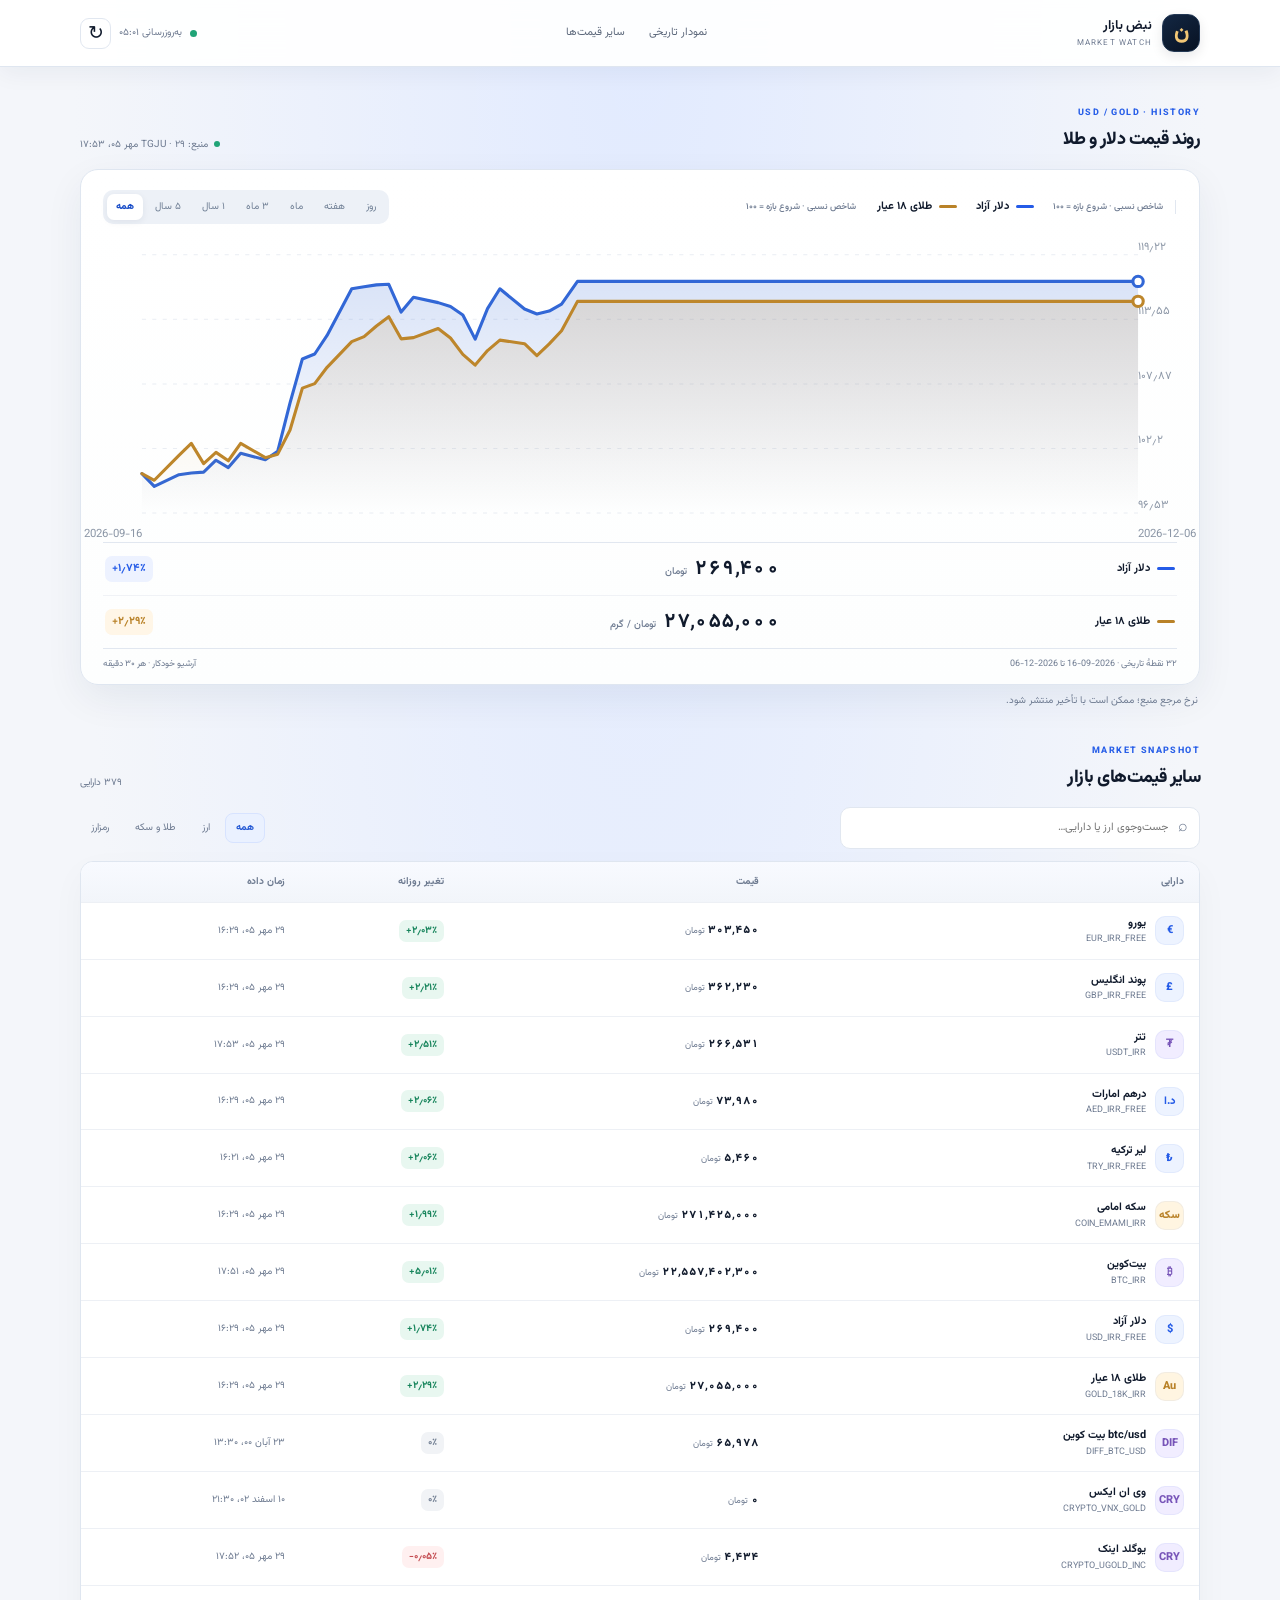
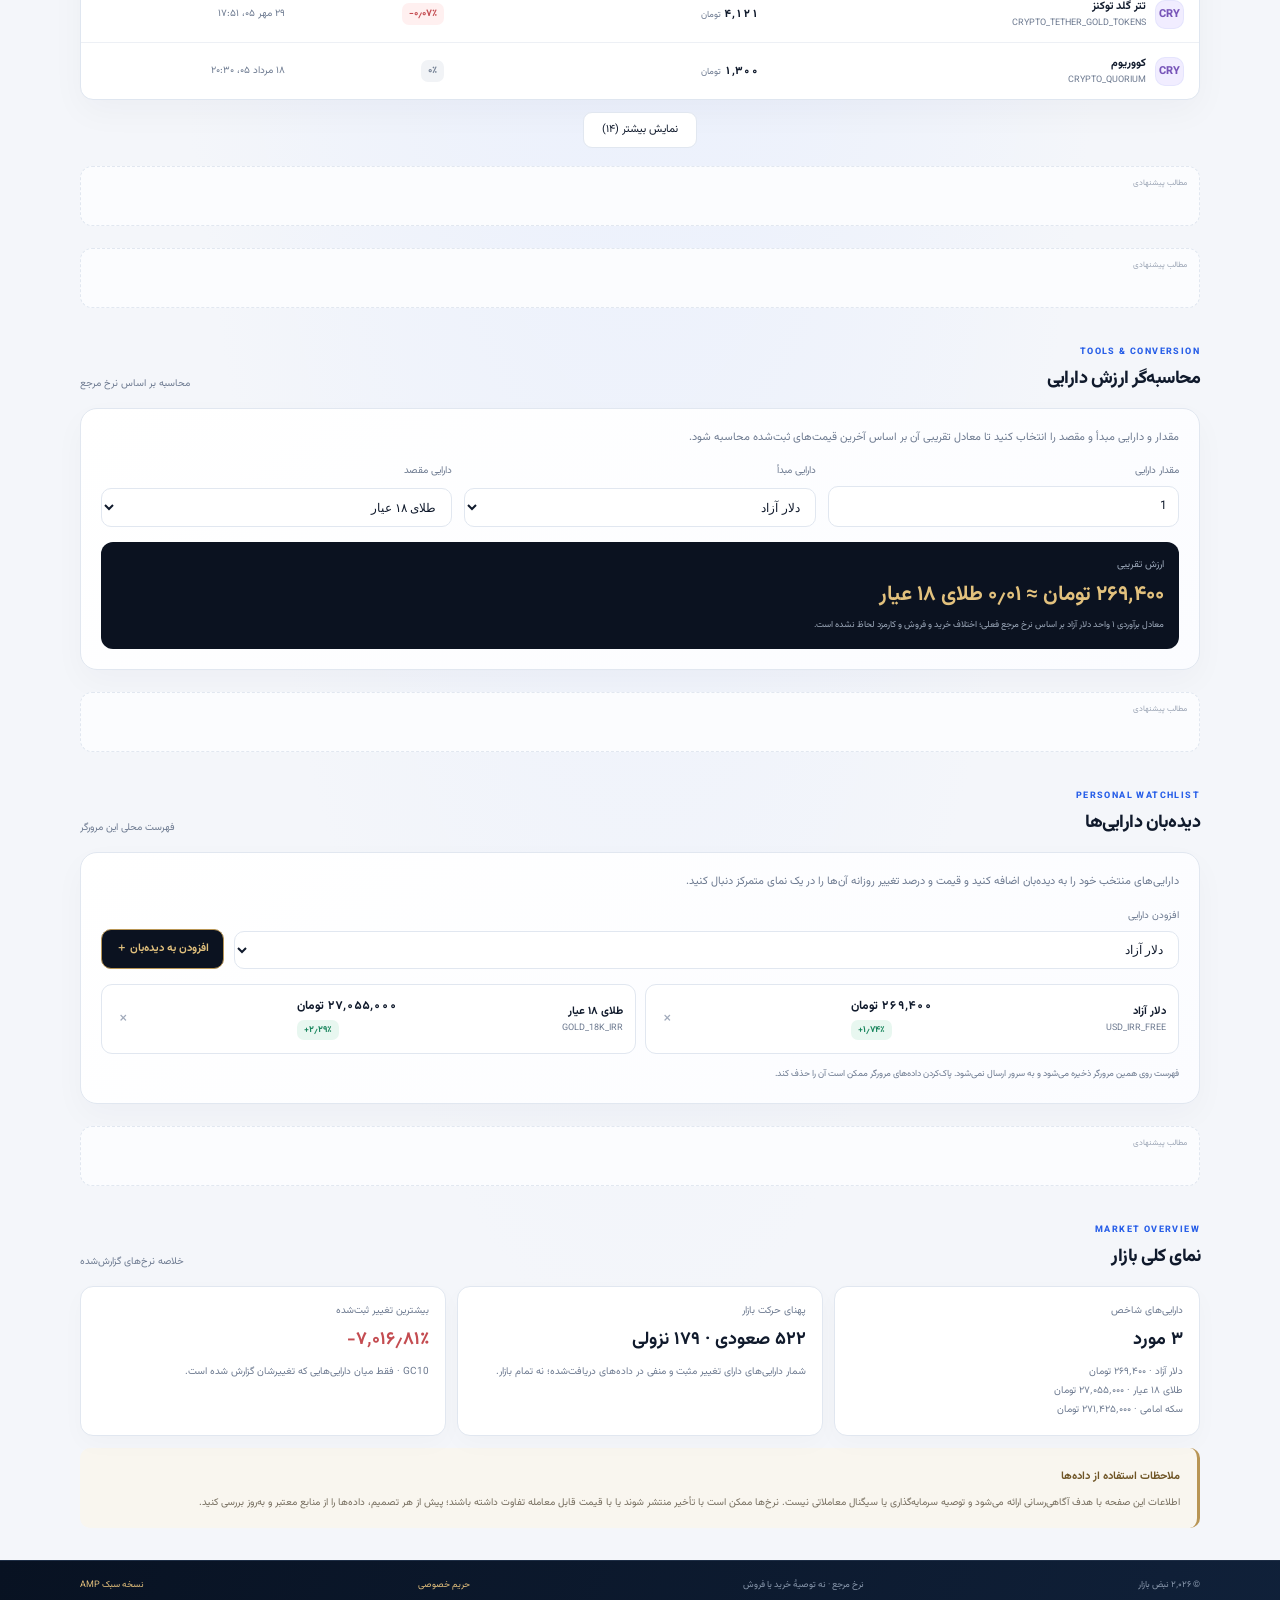
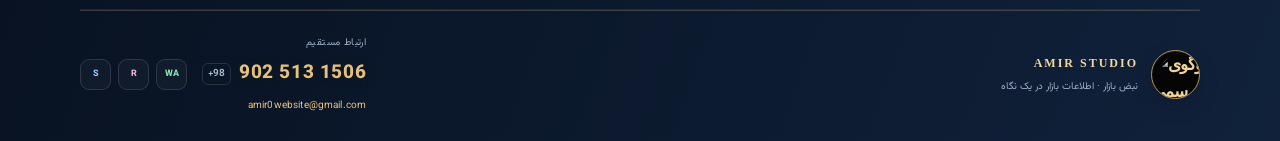
==== commit 3e49d6ca: "Link Gold dashboard to lightweight AMP ad page" ====
--- a/index.html
+++ b/index.html
@@ -54,7 +54,7 @@
 </section>
 <div class="yn-bnr" id="ynpos-21167"></div>
 </main>
-<footer class="footer"><div class="wrap footer-inner"><span>© <span id="year">۲۰۲۶</span> نبض بازار</span><span>نرخ مرجع · نه توصیهٔ خرید یا فروش</span><a href="privacy.html">حریم خصوصی</a></div><div class="wrap contact-footer">
+<footer class="footer"><div class="wrap footer-inner"><span>© <span id="year">۲۰۲۶</span> نبض بازار</span><span>نرخ مرجع · نه توصیهٔ خرید یا فروش</span><a href="privacy.html">حریم خصوصی</a><a href="amp.html">نسخه سبک AMP</a></div><div class="wrap contact-footer">
   <div class="contact-brand">
     <span class="contact-brand-mark"><img class="contact-brand-logo" src="https://amir-studio.github.io/Amir-Studio/assets/amir-studio-logo.png" alt="لوگوی رسمی AmirStudio"></span>
     <span class="contact-brand-copy"><strong>AMIR STUDIO</strong><small>نبض بازار · اطلاعات بازار در یک نگاه</small></span>
--- a/style.css
+++ b/style.css
@@ -111,29 +111,7 @@
 }
 
 
-/* Obsidian black + champagne-gold luxury identity */
-:root{--navy:#050505}
-.brand-icon{position:relative;background:#050505!important;color:#d9b46c!important;border:1px solid #b89555!important;border-radius:50%!important;box-shadow:inset 0 0 0 3px #ffffff05,0 0 0 1px #b8955522!important;font-family:Georgia,'Times New Roman',serif;font-size:0!important;font-weight:400!important}
-.brand-icon::after{content:"$";font-size:23px;line-height:1;color:#e2c17d;text-shadow:0 0 16px #d6ad6030}
-.footer{background:#050505!important;border-top:1px solid #292216!important;color:#a9a49a!important}
-.footer-inner{border-bottom:1px solid #ffffff10!important;color:#77736b!important}
-.footer-inner a{color:#c7a96b!important}
-.contact-footer{background:transparent!important;border-top:1px solid #b8955530!important;padding-block:25px 28px!important}
-.contact-brand{gap:15px!important}
-.contact-brand-mark{position:relative;width:54px!important;height:54px!important;border-radius:50%!important;background:#050505!important;border:1px solid #b89555!important;box-shadow:inset 0 0 0 4px #ffffff04,0 5px 20px #000!important;color:transparent!important;font-size:0!important;letter-spacing:0!important}
-.contact-brand-mark::after{content:"$";font-family:Georgia,'Times New Roman',serif;font-size:29px;font-weight:400;color:#e1c17d;line-height:1;text-shadow:0 0 16px #d6ad6030}
-.contact-brand-copy strong{font-size:13px!important;letter-spacing:2.6px!important;color:#e7d4ad!important}
-.contact-brand-copy small{font-size:9px!important;letter-spacing:1.6px!important;color:#79746b!important}
-.contact-details{gap:9px 17px!important}
-.contact-label{color:#827b6e!important;letter-spacing:1.3px!important;text-transform:uppercase}
-.contact-phone{color:#e2c17d!important;font-size:20px!important;letter-spacing:.8px!important;text-shadow:none!important}
-.phone-prefix{border-color:#9a7b432e!important;background:#ffffff03!important;color:#b7a47d!important}
-.contact-icon{background:#0c0c0c!important;border-color:#29251c!important;color:#d4c7a7!important}
-.contact-icon:hover{background:#15130f!important;border-color:#b89555!important}
-.contact-icon.whatsapp,.contact-icon.rubika,.contact-icon.soroush{color:#d4c7a7!important}
-.contact-email{color:#8e887d!important}
-.contact-email:hover{color:#e2c17d!important}
-@media(max-width:650px){.contact-brand-mark{width:48px!important;height:48px!important}.contact-brand-mark::after{font-size:26px}.contact-phone{font-size:18px!important}.contact-footer{padding-block:22px 25px!important}}
+
 
 /* Official AmirStudio logo in the existing circular footer mark */
 .contact-brand-mark{overflow:hidden!important;padding:0!important;border-radius:50%!important;background:#050505!important;border-color:#b89555!important}
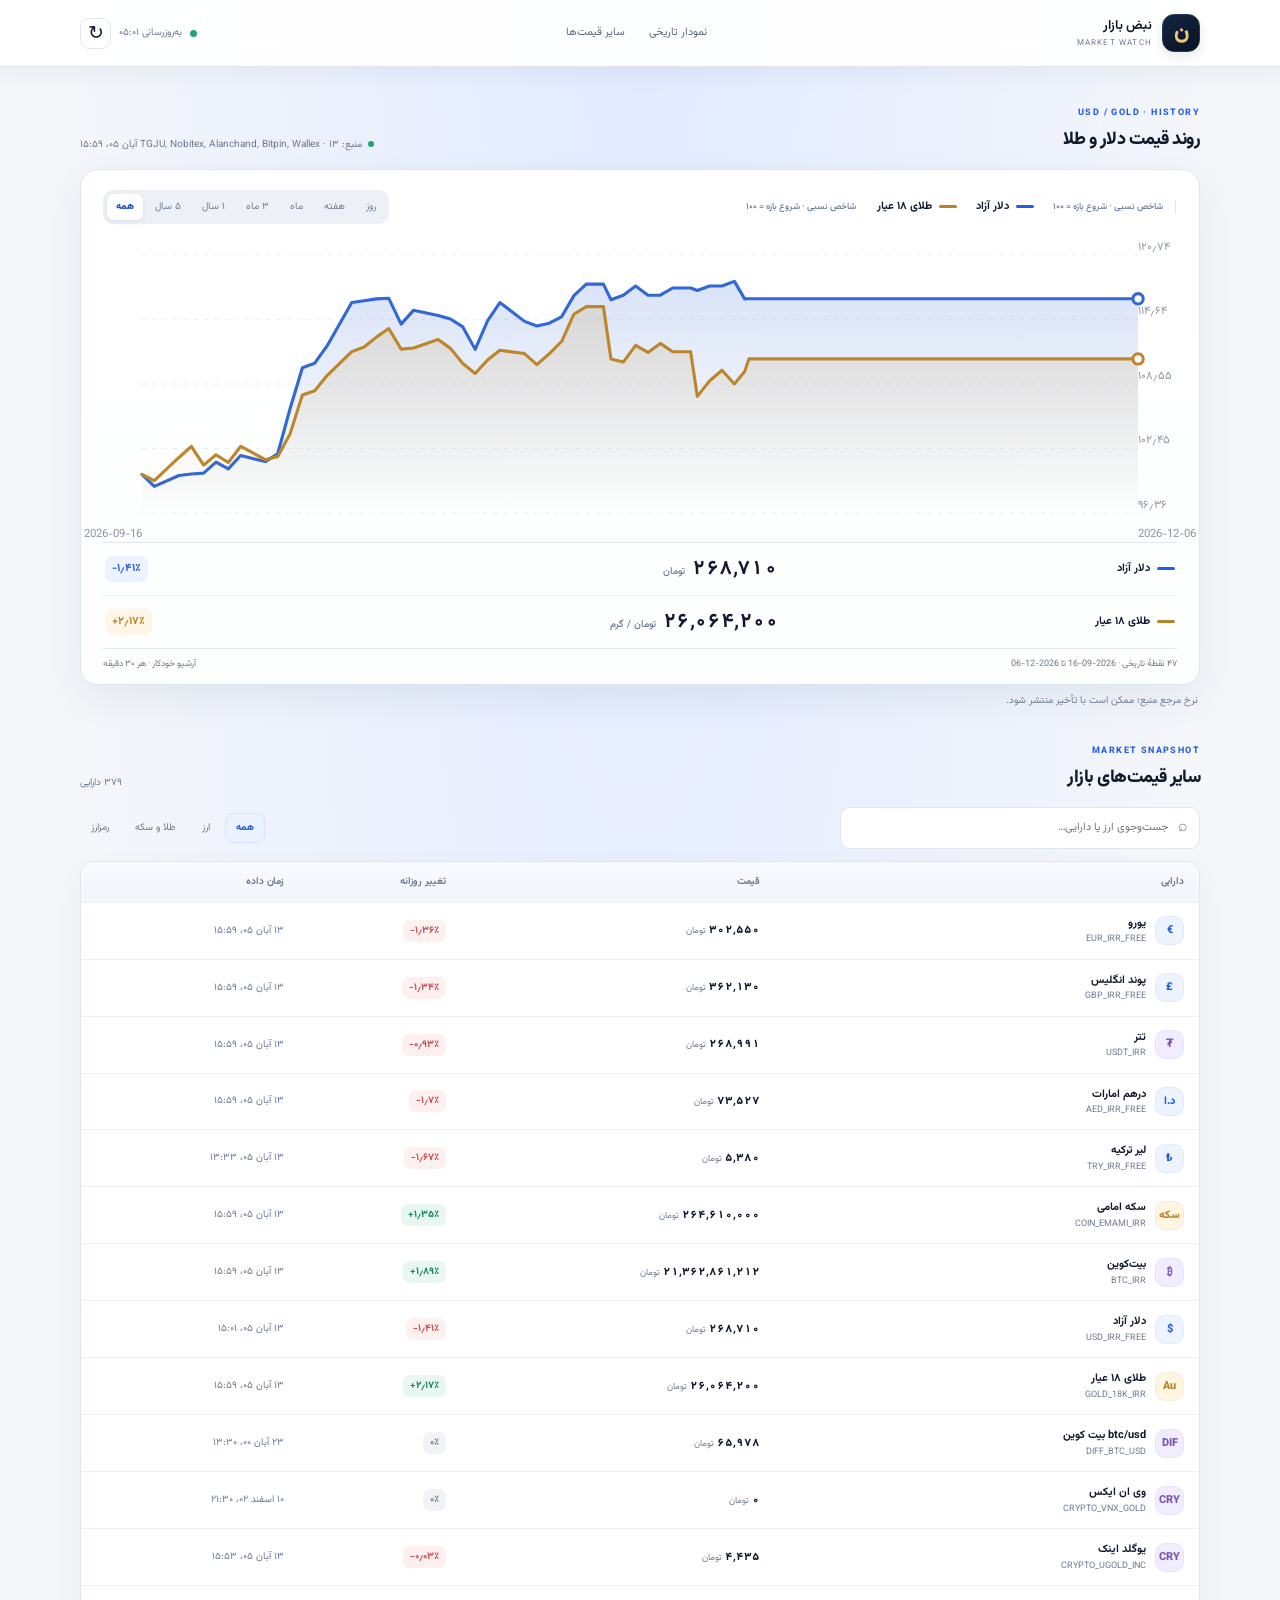
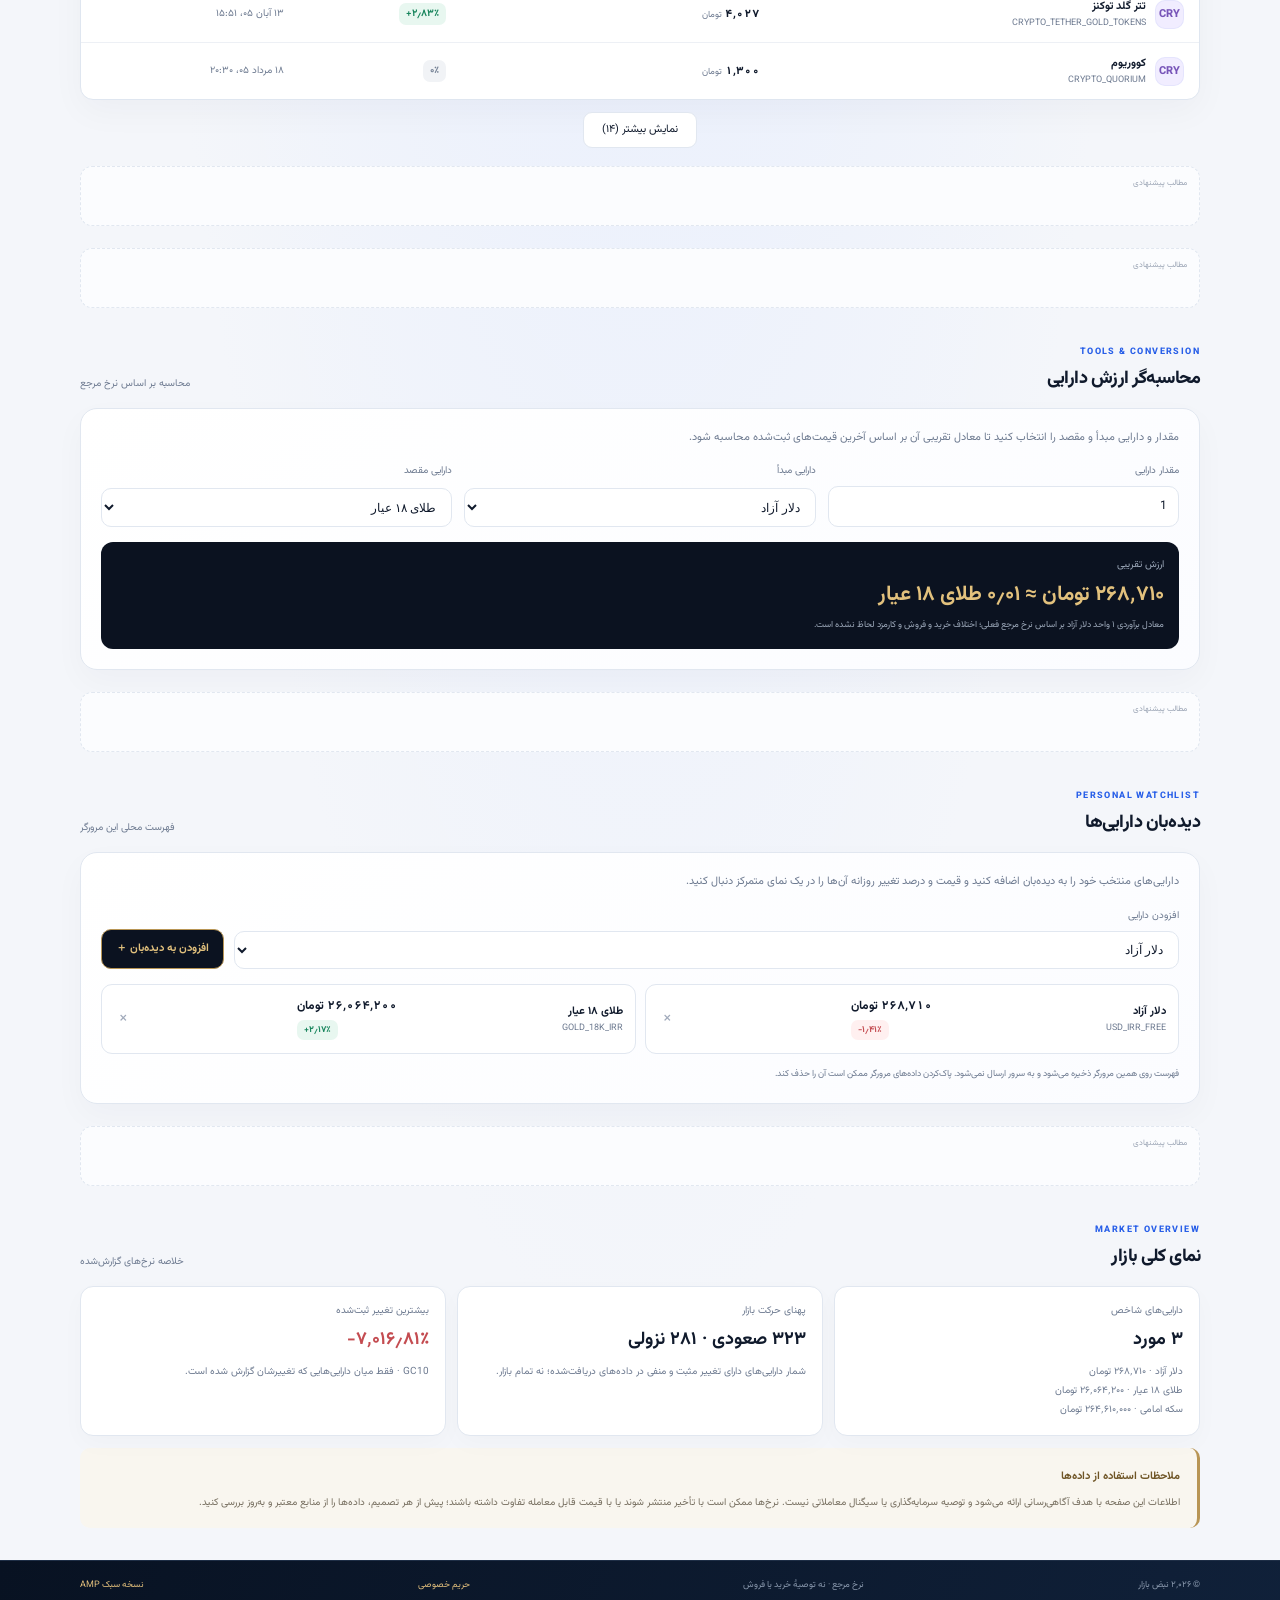
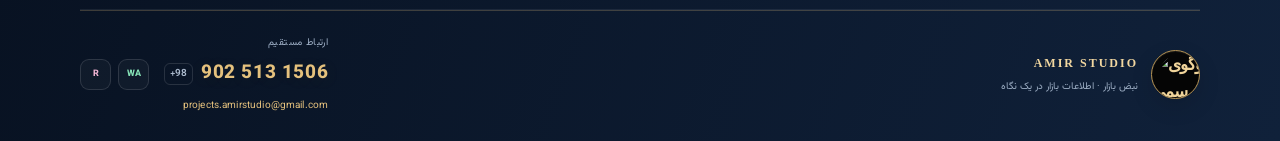
==== commit 56819231: "Update contact details and branding for Gold" ====
--- a/index.html
+++ b/index.html
@@ -53,6 +53,7 @@
   <div class="disclaimer-card"><strong>ملاحظات استفاده از داده‌ها</strong><p>اطلاعات این صفحه با هدف آگاهی‌رسانی ارائه می‌شود و توصیه سرمایه‌گذاری یا سیگنال معاملاتی نیست. نرخ‌ها ممکن است با تأخیر منتشر شوند یا با قیمت قابل معامله تفاوت داشته باشند؛ پیش از هر تصمیم، داده‌ها را از منابع معتبر و به‌روز بررسی کنید.</p></div>
 </section>
 <div class="yn-bnr" id="ynpos-21167"></div>
+<div class="yn-bnr" id="ynpos-123559"></div>
 </main>
 <footer class="footer"><div class="wrap footer-inner"><span>© <span id="year">۲۰۲۶</span> نبض بازار</span><span>نرخ مرجع · نه توصیهٔ خرید یا فروش</span><a href="privacy.html">حریم خصوصی</a><a href="amp.html">نسخه سبک AMP</a></div><div class="wrap contact-footer">
   <div class="contact-brand">
@@ -65,9 +66,8 @@
     <div class="contact-socials">
       <a class="contact-icon whatsapp" href="https://wa.me/989025131506" target="_blank" rel="noopener noreferrer" aria-label="واتساپ">WA</a>
       <a class="contact-icon rubika" href="https://rubika.ir/09025131506" target="_blank" rel="noopener noreferrer" aria-label="روبیکا">R</a>
-      <a class="contact-icon soroush" href="https://splus.ir/09025131506" target="_blank" rel="noopener noreferrer" aria-label="سروش پلاس">S</a>
     </div>
-    <a class="contact-email" href="mailto:amir0website@gmail.com">amir0website@gmail.com</a>
+    <a class="contact-email" href="mailto:projects.amirstudio@gmail.com">projects.amirstudio@gmail.com</a>
   </div>
 </div></footer>
 <script src="script.js" defer></script>
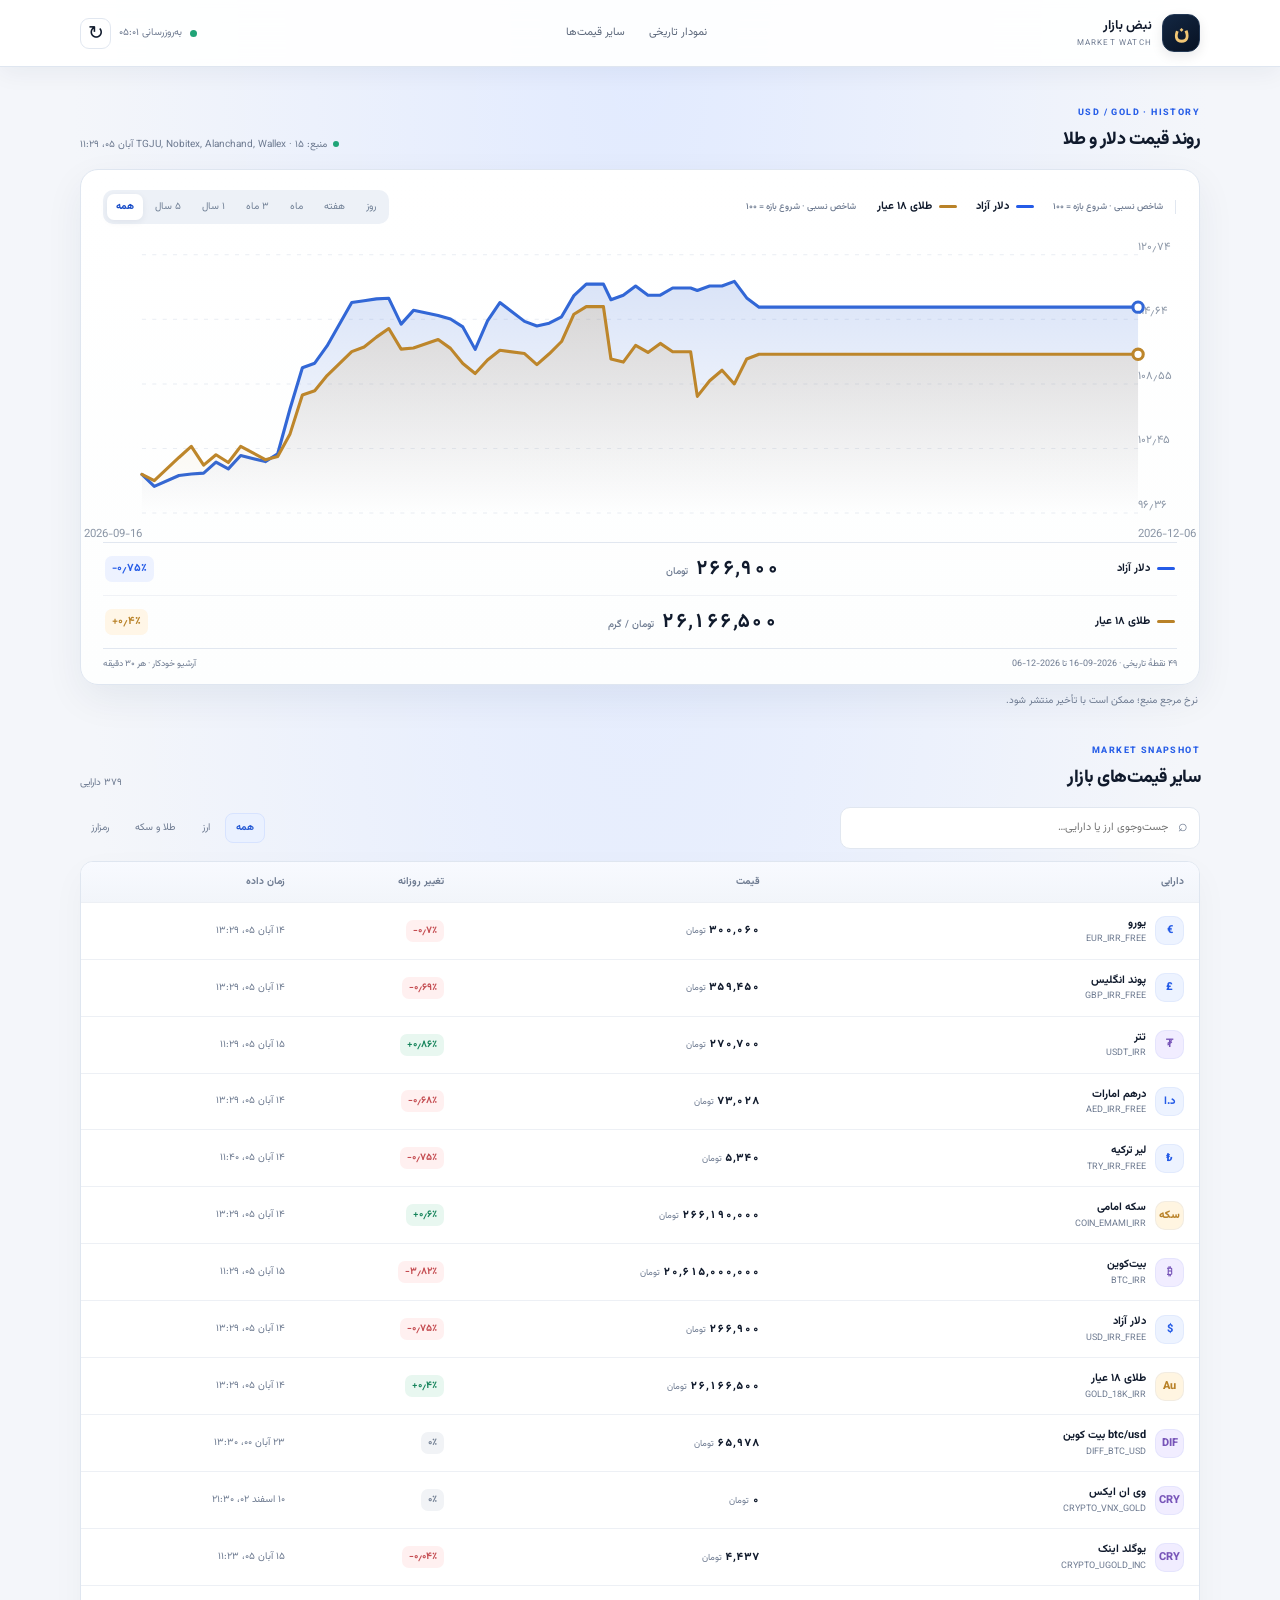
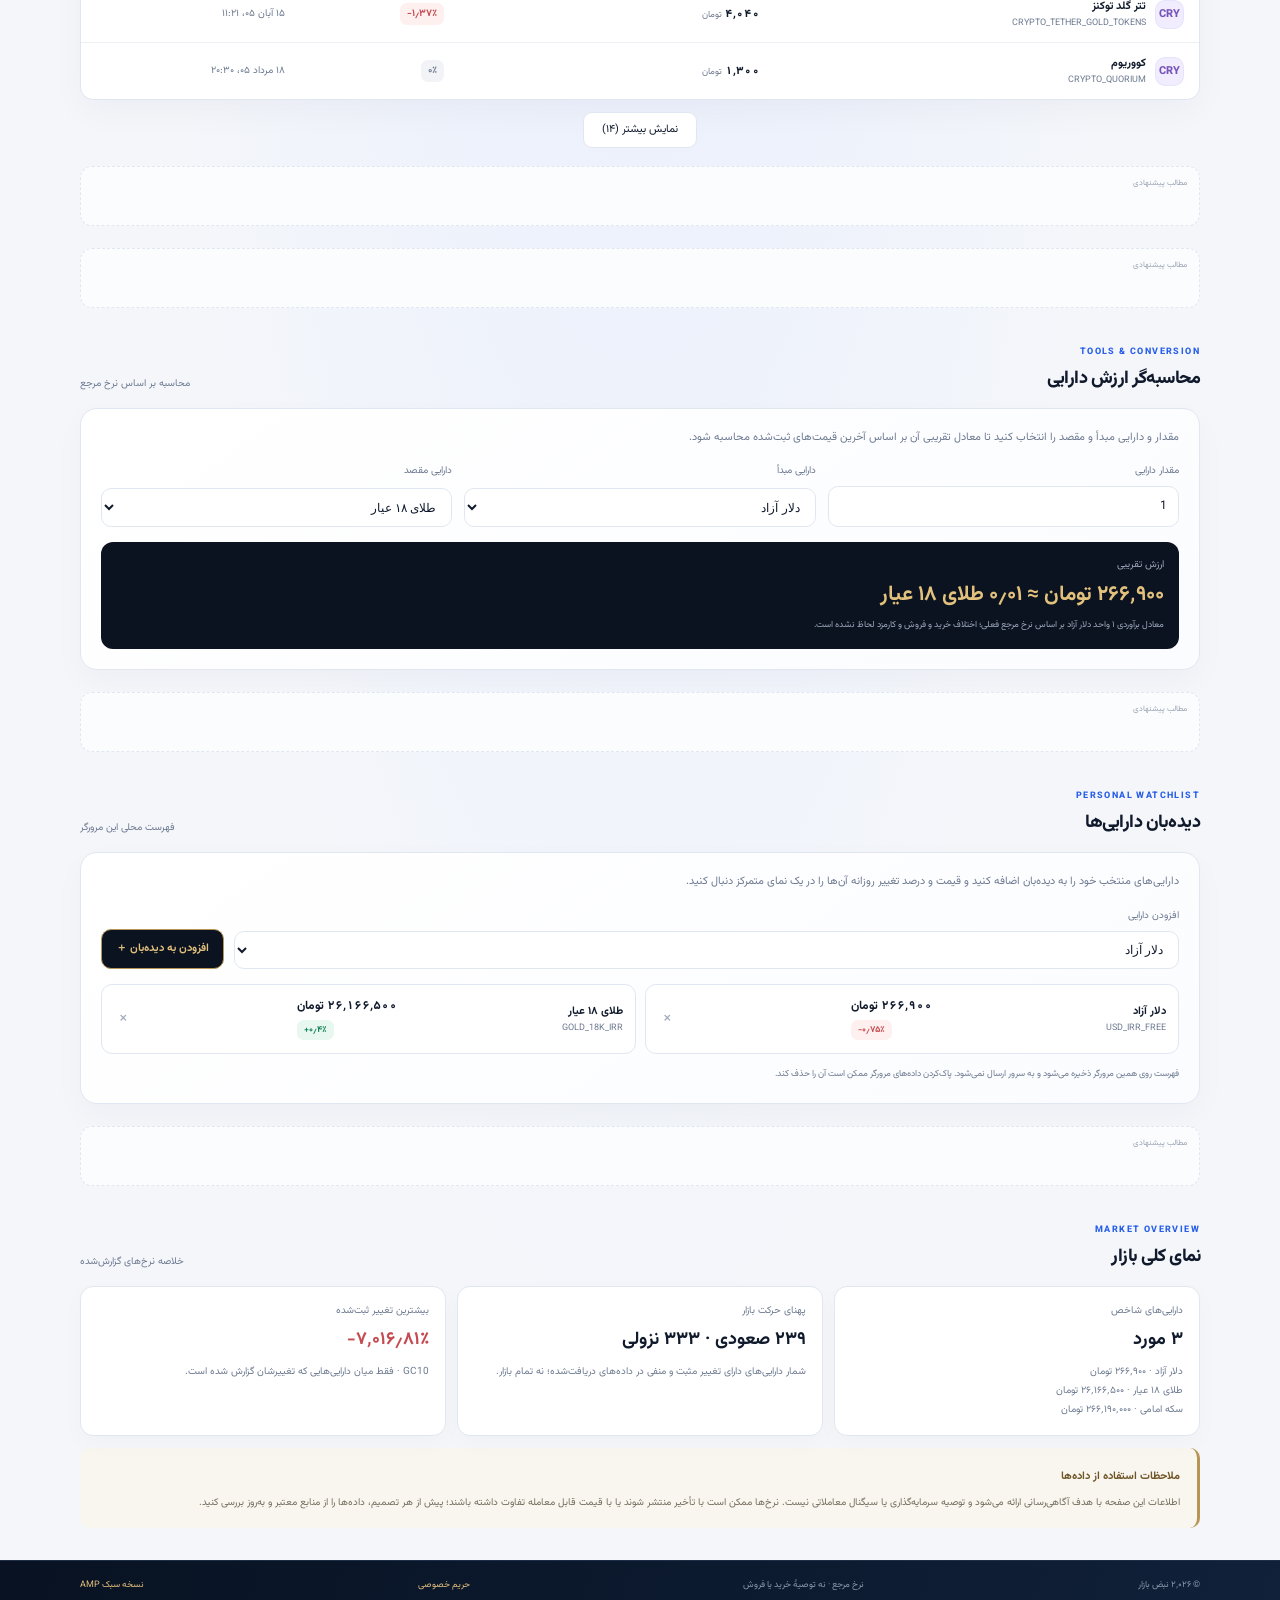
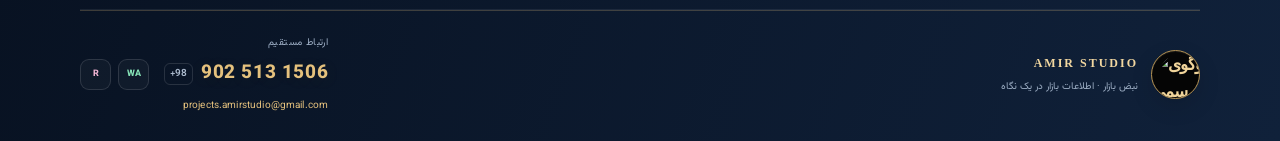
==== commit 9170a46f: "Improve homepage SEO metadata" ====
--- a/index.html
+++ b/index.html
@@ -2,10 +2,19 @@
 <html lang="fa" dir="rtl">
 <head>
 <meta charset="utf-8"><meta name="viewport" content="width=device-width,initial-scale=1">
-<meta name="theme-color" content="#0b1220"><meta name="description" content="نبض بازار؛ قیمت روز دلار آزاد و طلای ۱۸ عیار با نمودار تاریخی و آرشیو خودکار قیمت‌ها.">
-<link rel="canonical" href="https://amir-studio.github.io/Gold/"><title>نبض بازار | دلار و طلا</title>
+<meta name="theme-color" content="#0b1220"><meta name="description" content="نبض بازار؛ رصد قیمت دلار آزاد و طلای ۱۸ عیار، مشاهده نمودارهای تاریخی و بررسی آرشیو تغییرات بازار در یک داشبورد فارسی.">
+<link rel="canonical" href="https://amir-studio.github.io/Gold/"><title>نبض بازار | قیمت دلار و طلا، نمودار و آرشیو قیمت‌ها</title>
 <link rel="preconnect" href="https://fonts.googleapis.com"><link rel="preconnect" href="https://fonts.gstatic.com" crossorigin><link href="https://fonts.googleapis.com/css2?family=Vazirmatn:wght@400;500;600;700;800&display=swap" rel="stylesheet"><link rel="stylesheet" href="style.css">
 <script>!function(e,t,n){e.yektanetAnalyticsObject=n,e[n]=e[n]||function(){e[n].q.push(arguments)},e[n].q=e[n].q||[];var a=t.getElementsByTagName("head")[0],r=new Date,c="https://cdn.yektanet.com/superscript-v2/KgM2YeyD/native-48873/yn_pub.js?v="+r.getFullYear().toString()+"0"+r.getMonth()+"0"+r.getDate()+"0"+r.getHours(),s=t.createElement("link");s.rel="preload",s.as="script",s.href=c,a.appendChild(s);var l=t.createElement("script");l.async=!0,l.src=c,a.appendChild(l)}(window,document,"yektanet");</script>
+<meta name="robots" content="index,follow,max-image-preview:large">
+<meta property="og:type" content="website">
+<meta property="og:title" content="نبض بازار | قیمت دلار و طلا، نمودار و آرشیو قیمت‌ها">
+<meta property="og:description" content="نبض بازار؛ رصد قیمت دلار آزاد و طلای ۱۸ عیار، مشاهده نمودارهای تاریخی و بررسی آرشیو تغییرات بازار در یک داشبورد فارسی.">
+<meta property="og:url" content="https://amir-studio.github.io/Gold/">
+<meta name="twitter:card" content="summary_large_image">
+<meta name="twitter:title" content="نبض بازار | قیمت دلار و طلا، نمودار و آرشیو قیمت‌ها">
+<meta name="twitter:description" content="نبض بازار؛ رصد قیمت دلار آزاد و طلای ۱۸ عیار، مشاهده نمودارهای تاریخی و بررسی آرشیو تغییرات بازار در یک داشبورد فارسی.">
+<script type="application/ld+json">{"@context":"https://schema.org","@type":"WebSite","name":"نبض بازار","url":"https://amir-studio.github.io/Gold/","inLanguage":"fa"}</script>
 </head>
 <body>
 <header class="topbar"><div class="wrap topbar-inner"><a class="brand" href="./" aria-label="نبض بازار"><span class="brand-icon">ن</span><span><b>نبض بازار</b><small>MARKET WATCH</small></span></a><nav aria-label="ناوبری"><a href="#charts">نمودار تاریخی</a><a href="#markets">سایر قیمت‌ها</a></nav><div class="live-status"><i></i><span id="updatedAt">در حال اتصال</span><button id="refreshBtn" aria-label="به‌روزرسانی قیمت‌ها" title="به‌روزرسانی">↻</button></div></div></header>
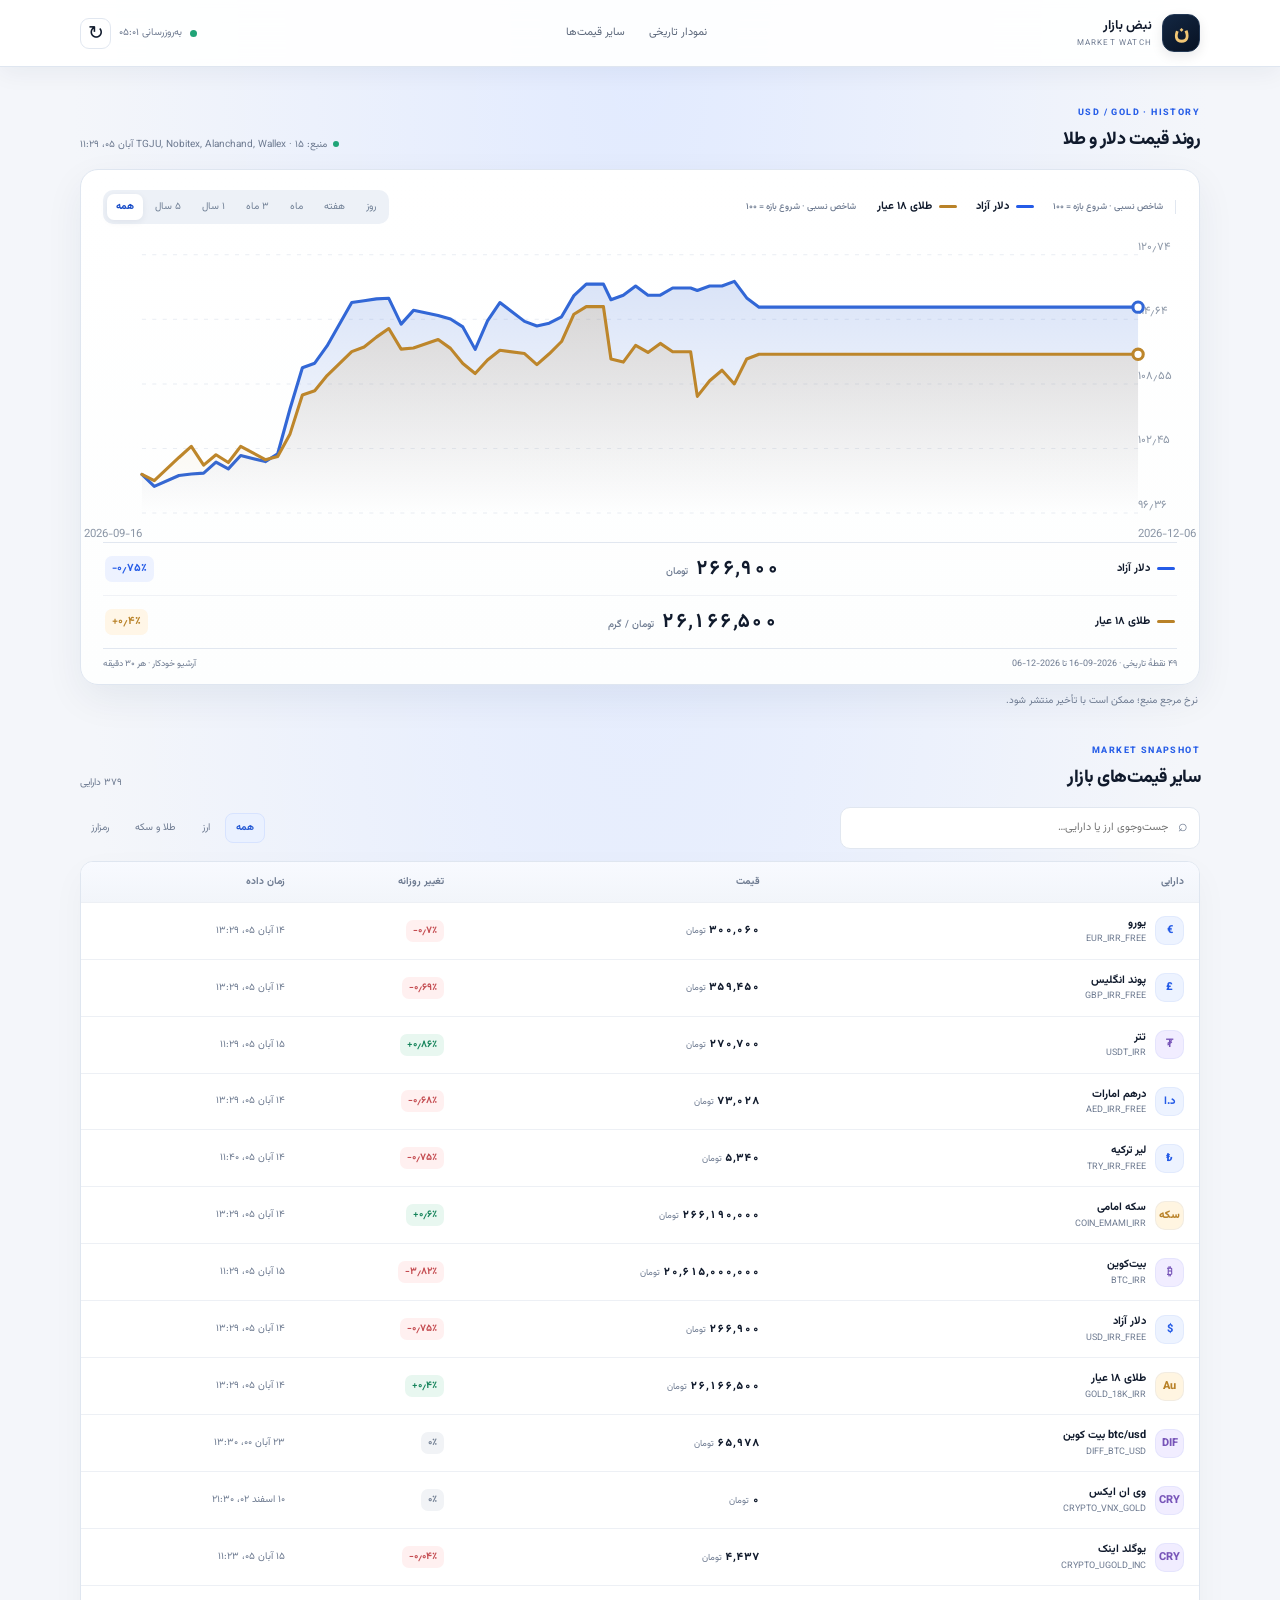
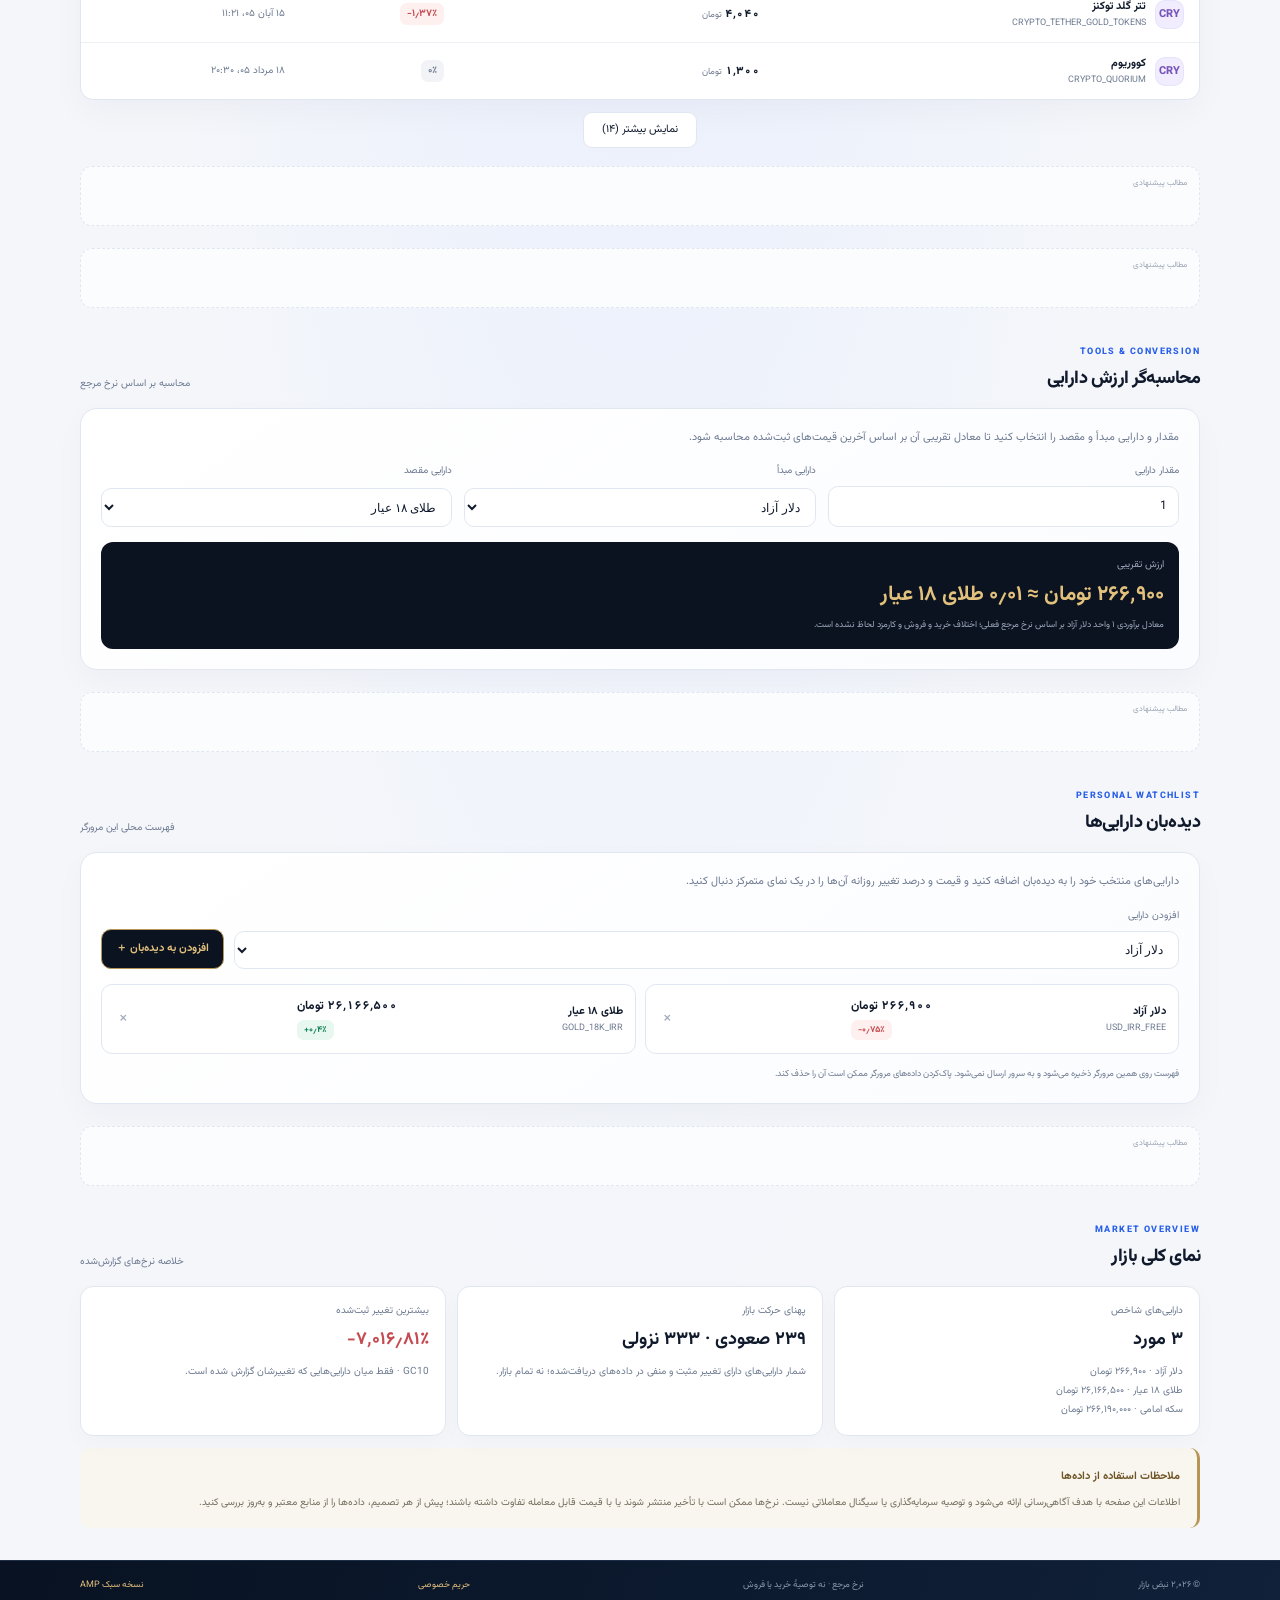
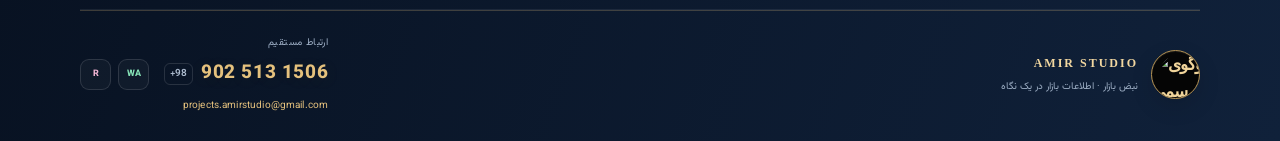
==== commit 9a0d12d1: "Improve homepage SEO metadata" ====
--- a/index.html
+++ b/index.html
@@ -2,8 +2,8 @@
 <html lang="fa" dir="rtl">
 <head>
 <meta charset="utf-8"><meta name="viewport" content="width=device-width,initial-scale=1">
-<meta name="theme-color" content="#0b1220"><meta name="description" content="نبض بازار؛ رصد قیمت دلار آزاد و طلای ۱۸ عیار، مشاهده نمودارهای تاریخی و بررسی آرشیو تغییرات بازار در یک داشبورد فارسی.">
-<link rel="canonical" href="https://amir-studio.github.io/Gold/"><title>نبض بازار | قیمت دلار و طلا، نمودار و آرشیو قیمت‌ها</title>
+<meta name="theme-color" content="#0b1220"><meta name="description" content="نبض بازار؛ رصد قیمت دلار آزاد و طلای ۱۸ عیار، نمودارهای تاریخی و آرشیو قیمت‌ها برای بررسی روند بازار ایران.">
+<link rel="canonical" href="https://amir-studio.github.io/Gold/"><title>نبض بازار | قیمت دلار و طلای ۱۸ عیار</title>
 <link rel="preconnect" href="https://fonts.googleapis.com"><link rel="preconnect" href="https://fonts.gstatic.com" crossorigin><link href="https://fonts.googleapis.com/css2?family=Vazirmatn:wght@400;500;600;700;800&display=swap" rel="stylesheet"><link rel="stylesheet" href="style.css">
 <script>!function(e,t,n){e.yektanetAnalyticsObject=n,e[n]=e[n]||function(){e[n].q.push(arguments)},e[n].q=e[n].q||[];var a=t.getElementsByTagName("head")[0],r=new Date,c="https://cdn.yektanet.com/superscript-v2/KgM2YeyD/native-48873/yn_pub.js?v="+r.getFullYear().toString()+"0"+r.getMonth()+"0"+r.getDate()+"0"+r.getHours(),s=t.createElement("link");s.rel="preload",s.as="script",s.href=c,a.appendChild(s);var l=t.createElement("script");l.async=!0,l.src=c,a.appendChild(l)}(window,document,"yektanet");</script>
 <meta name="robots" content="index,follow,max-image-preview:large">
@@ -15,6 +15,7 @@
 <meta name="twitter:title" content="نبض بازار | قیمت دلار و طلا، نمودار و آرشیو قیمت‌ها">
 <meta name="twitter:description" content="نبض بازار؛ رصد قیمت دلار آزاد و طلای ۱۸ عیار، مشاهده نمودارهای تاریخی و بررسی آرشیو تغییرات بازار در یک داشبورد فارسی.">
 <script type="application/ld+json">{"@context":"https://schema.org","@type":"WebSite","name":"نبض بازار","url":"https://amir-studio.github.io/Gold/","inLanguage":"fa"}</script>
+
 </head>
 <body>
 <header class="topbar"><div class="wrap topbar-inner"><a class="brand" href="./" aria-label="نبض بازار"><span class="brand-icon">ن</span><span><b>نبض بازار</b><small>MARKET WATCH</small></span></a><nav aria-label="ناوبری"><a href="#charts">نمودار تاریخی</a><a href="#markets">سایر قیمت‌ها</a></nav><div class="live-status"><i></i><span id="updatedAt">در حال اتصال</span><button id="refreshBtn" aria-label="به‌روزرسانی قیمت‌ها" title="به‌روزرسانی">↻</button></div></div></header>
